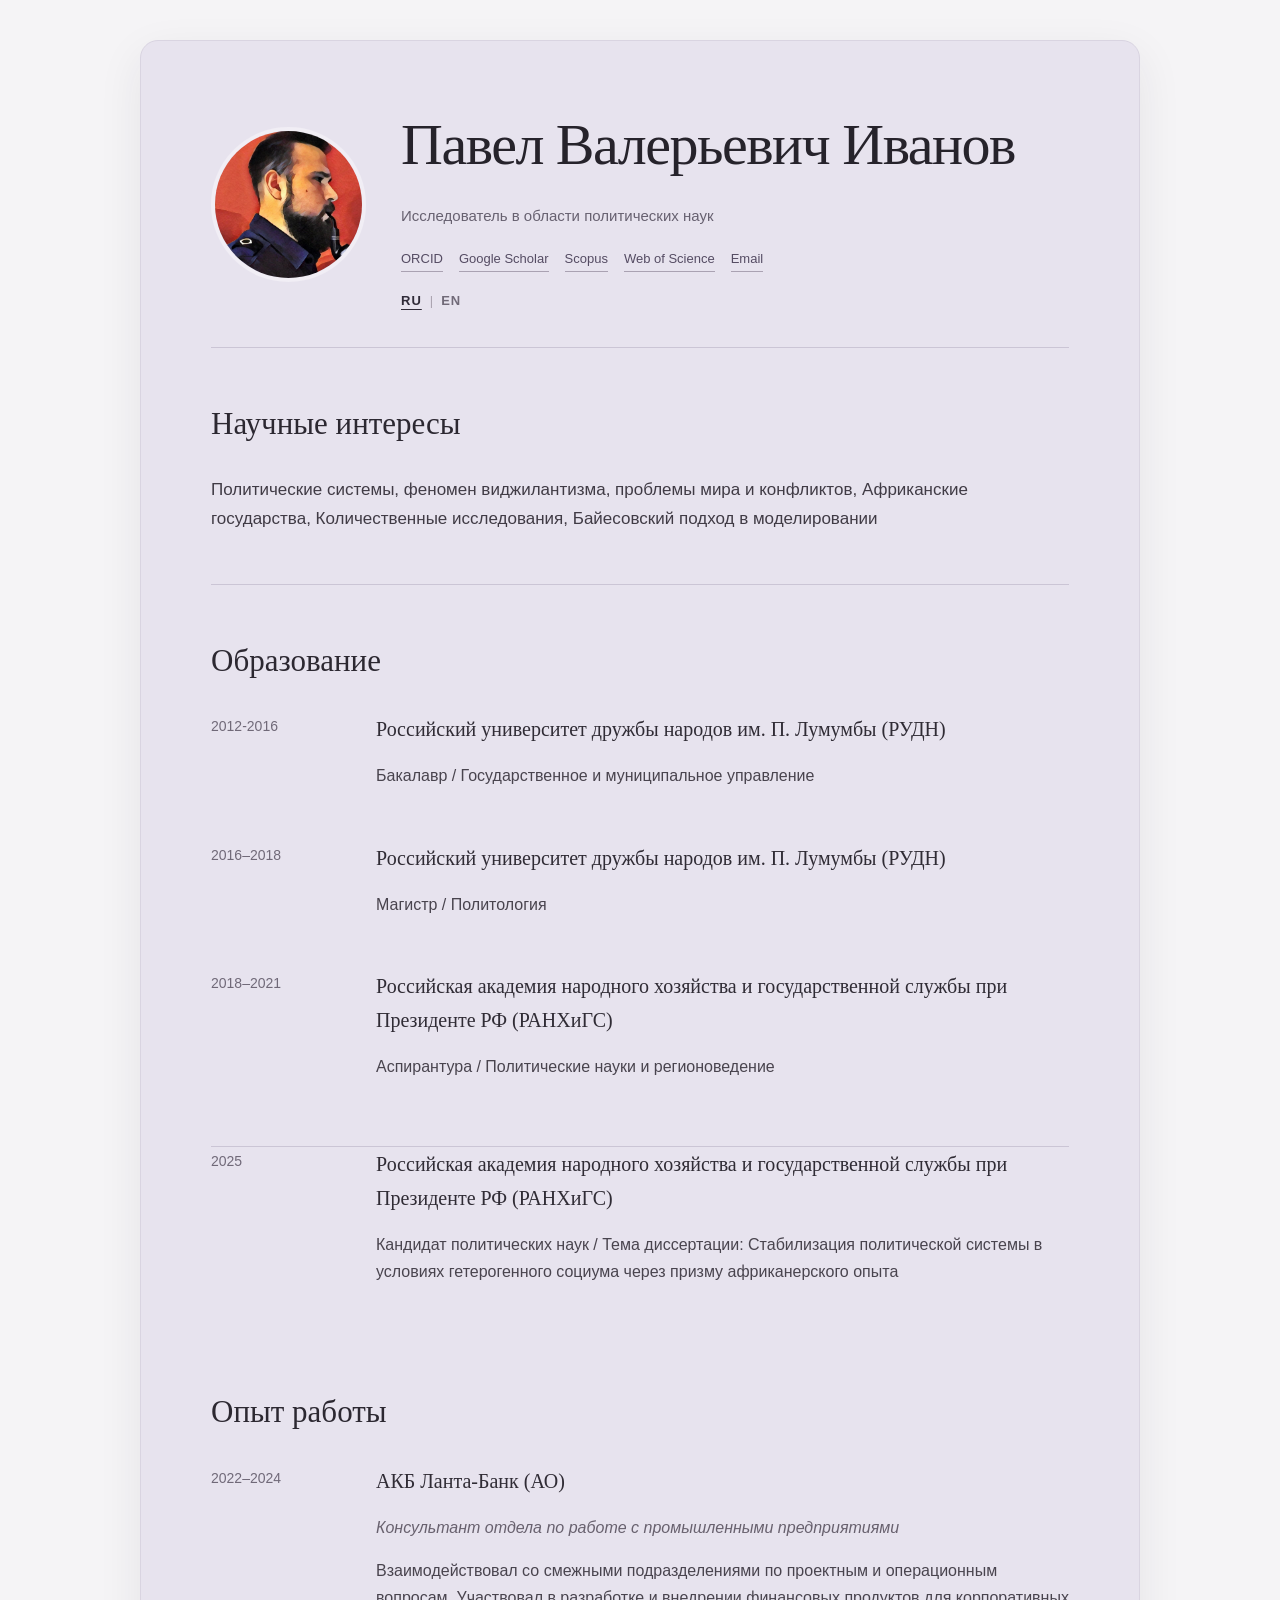
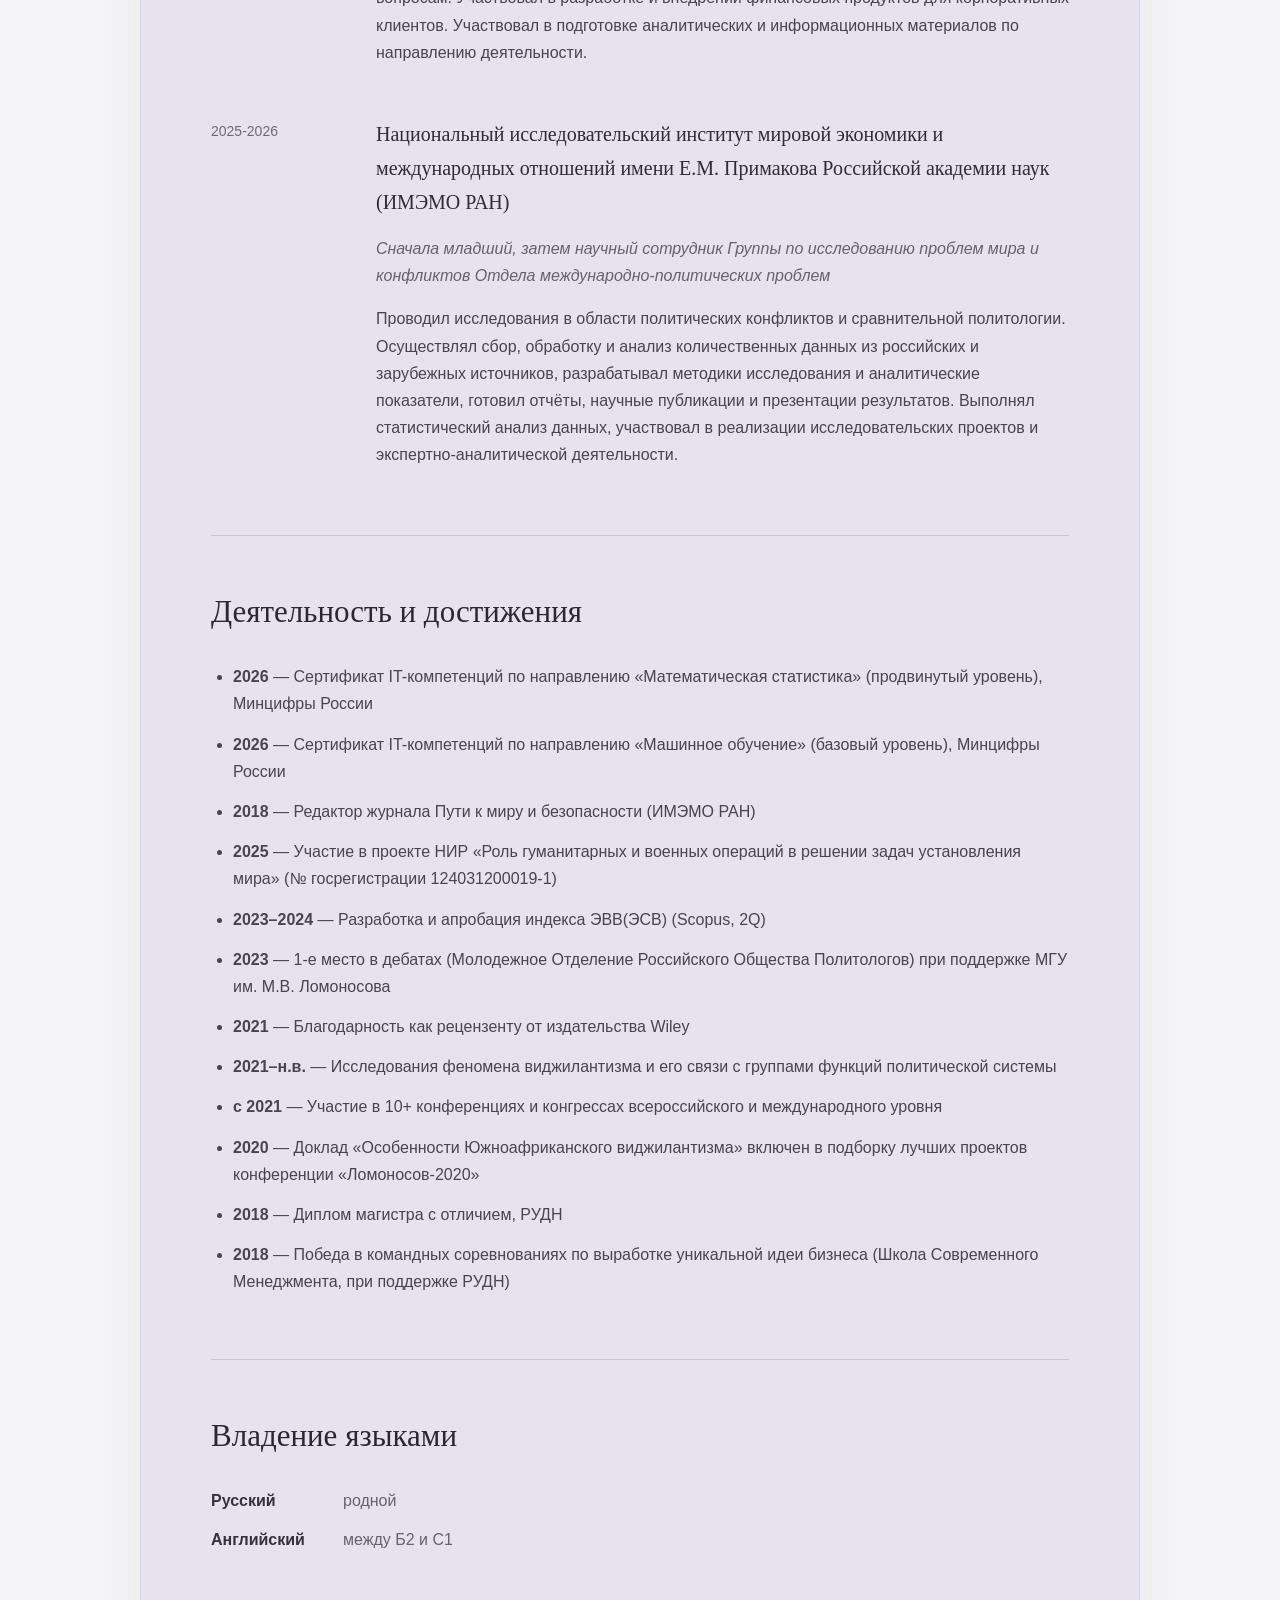
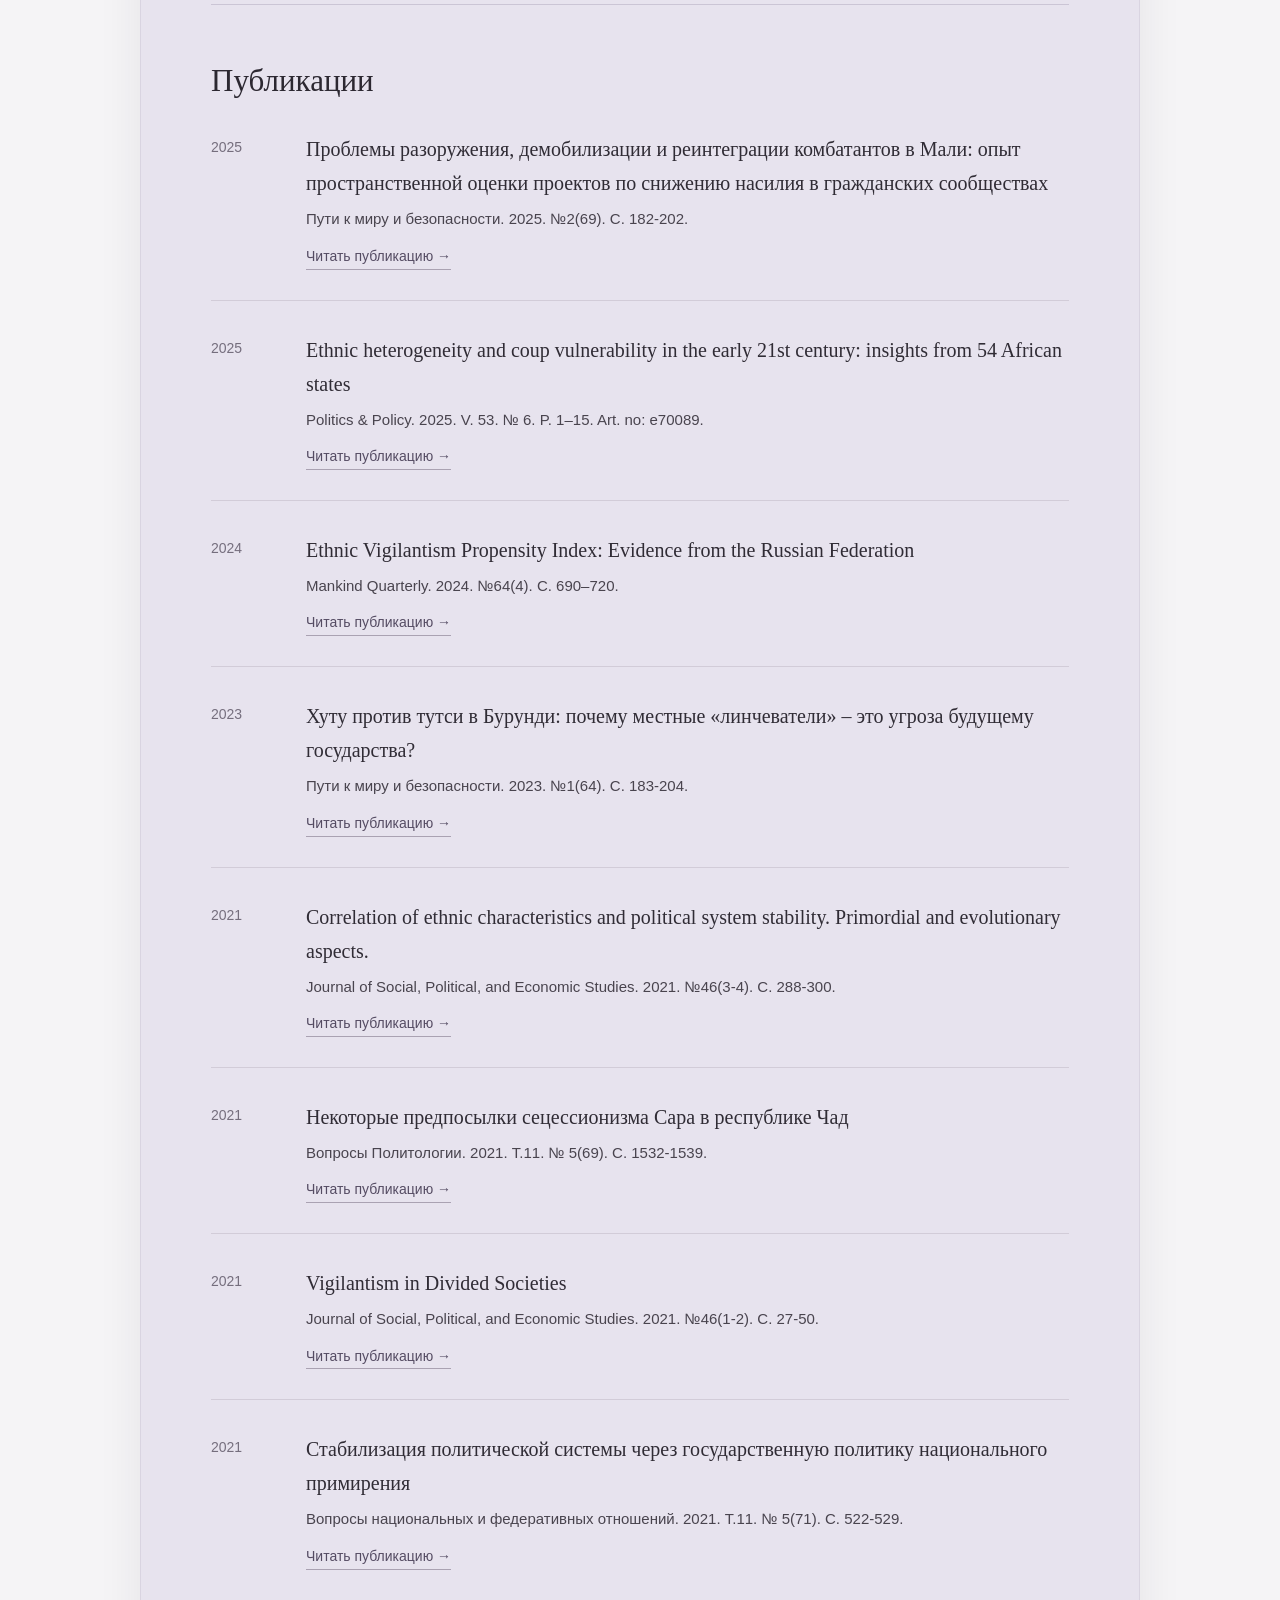
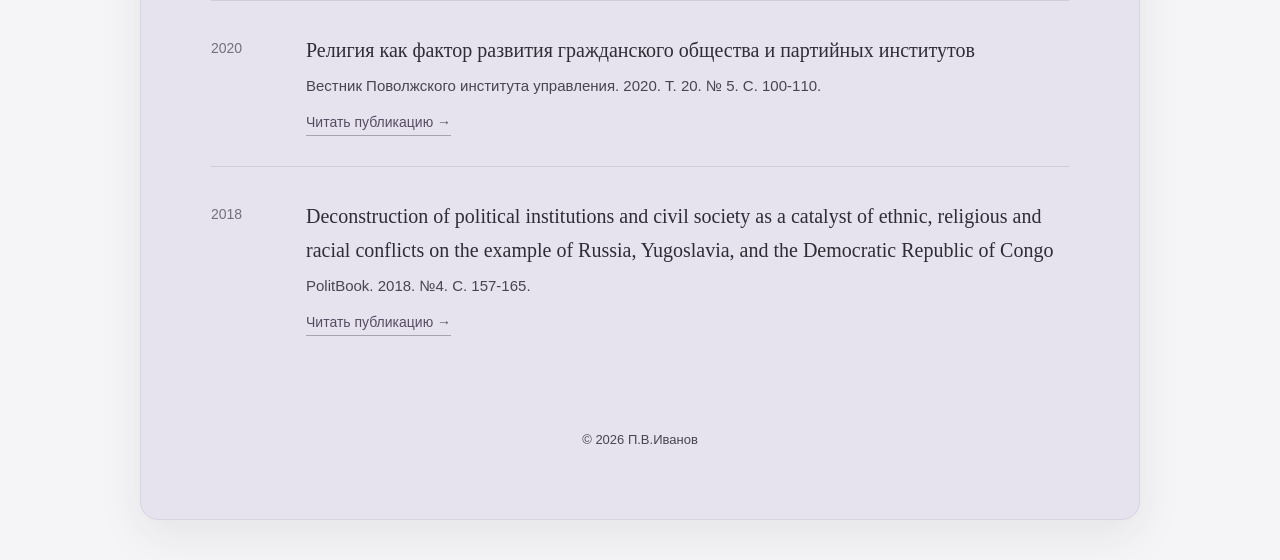
==== index.html @ f9dc60cb "Update index.html" ====
<!DOCTYPE html>
<html lang="ru">

<head>

    <meta charset="UTF-8">

    <meta name="viewport" content="width=device-width, initial-scale=1.0">

    <!-- ВСТАВЬТЕ СЮДА ФИО -->
    <title>Иванов Павел Валерьевич</title>

    <!-- ВСТАВЬТЕ СЮДА КРАТКОЕ ОПИСАНИЕ -->
    <meta
        name="description"
        content=" К.пол. н., исследователь в области политических наук."
    >

    <link rel="stylesheet" href="style.css">

</head>


<body>


<div class="page">


    <!-- =====================================================
         ШАПКА
         ===================================================== -->

    <header class="header">


        <!-- ФОТО
             
             Когда будете готовы:

             1. Загрузите фотографию в репозиторий.
             2. Назовите её photo.jpg
             3. Этот код уже будет работать автоматически.

             Пока вместо фотографии показывается заглушка.
        -->

        <div class="photo-container">

            <img
                src="photo.jpg"
                alt="Фотография Иванов П.В."
                class="portrait"
                onerror="this.style.display='none'; this.nextElementSibling.style.display='flex';"
            >

            <div class="photo-placeholder">
                Фото
            </div>

        </div>


        <div class="header-info">


            <!-- ВСТАВЬТЕ СЮДА ФИО -->

            <h1>
                Павел Валерьевич Иванов
            </h1>


            <!-- ВСТАВЬТЕ СЮДА ОБЛАСТЬ ИССЛЕДОВАНИЯ -->

            <p class="subtitle">
                Исследователь в области политических наук
            </p>


            <!-- =================================================
                 НАУЧНЫЕ ПРОФИЛИ И КОНТАКТЫ
                 ================================================= -->

            <div class="profile-links">


                <!-- ORCID -->

                <!--
                ВСТАВЬТЕ СЮДА ССЫЛКУ НА ORCID

                Пример:
                https://orcid.org/0000-0000-0000-0000
                -->

                <a
                    href="https://orcid.org/0000-0003-1788-8811"
                    target="_blank"
                    rel="noopener noreferrer"
                >
                    ORCID
                </a>


                <!-- eLIBRARY -->

                <!-- ВСТАВЬТЕ СЮДА ССЫЛКУ НА ПРОФИЛЬ ELIBRARY -->

                <a
                    href="https://scholar.google.com/citations?user=h2rFX0IAAAAJ&hl=ru"
                    target="_blank"
                    rel="noopener noreferrer"
                >
                    Google Scholar
                </a>


                <!-- SCOPUS -->

                <!-- ВСТАВЬТЕ СЮДА ССЫЛКУ НА ПРОФИЛЬ SCOPUS -->

                <a
                    href="https://www.scopus.com/authid/detail.uri?authorId=57224173885"
                    target="_blank"
                    rel="noopener noreferrer"
                >
                    Scopus
                </a>


                <!-- WEB OF SCIENCE -->

                <!-- ВСТАВЬТЕ СЮДА ССЫЛКУ НА ПРОФИЛЬ WEB OF SCIENCE -->

                <a
                    href="https://www.webofscience.com/wos/author/record/AEA-2427-2022"
                    target="_blank"
                    rel="noopener noreferrer"
                >
                    Web of Science
                </a>


                <!-- EMAIL -->

                <!--
                ВСТАВЬТЕ СЮДА СВОЮ ПОЧТУ.

                Например:

                href="mailto:ivanov@example.com"

                и ниже:

                ivanov@example.com
                -->

                <a href="mailto:pashuniogaucho@email.com">
                    Email
                </a>


            </div>


            <!-- ПЕРЕКЛЮЧАТЕЛЬ ЯЗЫКА -->

            <div class="language-switch">

                <a class="active" href="index.html">
                    RU
                </a>

                <span>|</span>

                <a href="./en.html">
                    EN
                </a>

            </div>


        </div>

    </header>



    <!-- =====================================================
         НАУЧНЫЕ ИНТЕРЕСЫ
         ===================================================== -->

    <section>

        <h2>
            Научные интересы
        </h2>


        <!--
        ВСТАВЬТЕ СЮДА СВОИ ИНТЕРЕСЫ.

        Можно просто перечислить через запятую:

        История ..., культура ..., литература ...,
        цифровая гуманитаристика ...
        -->

        <p class="interests">
            Политические системы, феномен виджилантизма, проблемы мира и конфликтов, Африканские государства, Количественные исследования, Байесовский подход в моделировании
        </p>

    </section>



    <!-- =====================================================
         ОБРАЗОВАНИЕ
         ===================================================== -->

    <section>

        <h2>
            Образование
        </h2>


        <!-- ОБРАЗОВАНИЕ №1 -->

        <div class="cv-item">

            <!-- ВСТАВЬТЕ ГОДЫ -->

            <div class="cv-date">
                2012-2016
            </div>

            <div>

                <!-- ВСТАВЬТЕ НАЗВАНИЕ ВУЗА -->

                <h3>
                    Российский университет дружбы народов им. П. Лумумбы (РУДН)
                </h3>

                <!-- ВСТАВЬТЕ КВАЛИФИКАЦИЮ -->

                <p>
                    Бакалавр / Государственное и муниципальное управление
                </p>

            </div>

        </div>


        <!-- ОБРАЗОВАНИЕ №2 -->

        <div class="cv-item">

            <div class="cv-date">
                2016–2018
            </div>

            <div>

                <h3>
                    Российский университет дружбы народов им. П. Лумумбы (РУДН)
                </h3>

                <p>
                    Магистр / Политология
                </p>

            </div>

        </div>


        <!-- ОБРАЗОВАНИЕ №3 -->

        <div class="cv-item">

            <div class="cv-date">
                2018–2021
            </div>

            <div>

                <h3>
                    Российская академия народного хозяйства и государственной службы при Президенте РФ (РАНХиГС)
                </h3>

                <p>
                    Аспирантура / Политические науки и регионоведение
                </p>

            </div>

        </div>

    </section>

   <!-- ОБРАЗОВАНИЕ №4 -->

        <div class="cv-item">

            <div class="cv-date">
                2025
            </div>

            <div>

                <h3>
                    Российская академия народного хозяйства и государственной службы при Президенте РФ (РАНХиГС)
                </h3>

                <p>
                    Кандидат политических наук / Тема диссертации: Стабилизация политической системы в условиях гетерогенного социума через призму африканерского опыта
                </p>

            </div>

        </div>

    </section>


    <!-- =====================================================
         ОПЫТ РАБОТЫ
         ===================================================== -->

    <section>

        <h2>
            Опыт работы
        </h2>


        <!-- РАБОТА №1 -->

        <div class="cv-item">

    <div class="cv-date">
        2022–2024
    </div>

    <div>

        <h3>
            АКБ Ланта-Банк (АО)
        </h3>

        <p class="position">
            Консультант отдела по работе с промышленными предприятиями
        </p>

        <p>
            Взаимодействовал со смежными подразделениями по проектным и операционным вопросам. Участвовал в разработке и внедрении финансовых продуктов для корпоративных клиентов. Участвовал в подготовке аналитических и информационных материалов по направлению деятельности.
        </p>

    </div>

</div>


        <!-- РАБОТА №2 -->

        <div class="cv-item">

    <div class="cv-date">
        2025-2026
    </div>

    <div>

        <h3>
            Национальный исследовательский институт мировой экономики и международных отношений имени Е.М. Примакова Российской академии наук (ИМЭМО РАН)
        </h3>

        <p class="position">
            Сначала младший, затем научный сотрудник Группы по исследованию проблем мира и конфликтов Отдела международно-политических проблем
        </p>

        <p>
            Проводил исследования в области политических конфликтов и сравнительной политологии. Осуществлял сбор, обработку и анализ количественных данных из российских и зарубежных источников, разрабатывал методики исследования и аналитические показатели, готовил отчёты, научные публикации и презентации результатов. Выполнял статистический анализ данных, участвовал в реализации исследовательских проектов и экспертно-аналитической деятельности.
        </p>

    </div>

</div>

    </section>


            <!-- =====================================================
         ДЕЯТЕЛЬНОСТЬ И ДОСТИЖЕНИЯ
         ===================================================== -->

    <section>

        <h2>
            Деятельность и достижения
        </h2>

        <ul class="achievements">

            <li>
                <strong>2026</strong>
                — Сертификат IT-компетенций по направлению «Математическая статистика» (продвинутый уровень), Минцифры России
            </li>

            <li>
                <strong>2026</strong>
                — Сертификат IT-компетенций по направлению «Машинное обучение» (базовый уровень), Минцифры России
            </li>
<li>
                <strong>2018</strong>
                — Редактор журнала Пути к миру и безопасности (ИМЭМО РАН)
            </li>

            <li>
                <strong>2025</strong>
                — Участие в проекте НИР «Роль гуманитарных и военных операций в решении задач установления мира» (№ госрегистрации 124031200019-1)
            </li>

            <li>
                <strong>2023–2024</strong>
                — Разработка и апробация индекса ЭВВ(ЭСВ) (Scopus, 2Q)
            </li>

            <li>
                <strong>2023</strong>
                — 1-е место в дебатах (Молодежное Отделение Российского Общества Политологов) при поддержке МГУ им. М.В. Ломоносова
            </li>

            <li>
                <strong>2021</strong>
                — Благодарность как рецензенту от издательства Wiley
            </li>

            <li>
                <strong>2021–н.в.</strong>
                — Исследования феномена виджилантизма и его связи с группами функций политической системы
            </li>

            <li>
                <strong>с 2021</strong>
                — Участие в 10+ конференциях и конгрессах всероссийского и международного уровня
            </li>

            <li>
                <strong>2020</strong>
                — Доклад «Особенности Южноафриканского виджилантизма» включен в подборку лучших проектов конференции «Ломоносов-2020»
            </li>

            <li>
                <strong>2018</strong>
                — Диплом магистра с отличием, РУДН
            </li>

            <li>
                <strong>2018</strong>
                — Победа в командных соревнованиях по выработке уникальной идеи бизнеса (Школа Современного Менеджмента, при поддержке РУДН)
            </li>

        </ul>

    </section>

    <!-- =====================================================
         ЯЗЫКИ
         ===================================================== -->

    <section>

        <h2>
            Владение языками
        </h2>


        <!--
        ВСТАВЬТЕ СЮДА ЯЗЫКИ.

        Например:

        Русский — родной
        Английский — C1
        Немецкий — B1
        -->

        <div class="languages">

            <div>
                <strong>Русский</strong>
                <span>родной</span>
            </div>

            <div>
                <strong>Английский</strong>
                <span>между Б2 и С1</span>
            </div>

        </div>

    </section>



    <!-- =====================================================
         ПУБЛИКАЦИИ
         ===================================================== -->

   <section>

        <h2>
            Публикации
        </h2>

        <div class="publications">

            <!-- =============================================
                 ПУБЛИКАЦИЯ №1
                 ============================================= -->
            <article class="publication">
                <div class="publication-year">
                    2025
                </div>
                <div>
                    <h3>
                        Проблемы разоружения, демобилизации и реинтеграции комбатантов в Мали: опыт пространственной оценки проектов по снижению насилия в гражданских сообществах
                    </h3>
                    <p>
                        Пути к миру и безопасности. 2025. №2(69). С. 182-202.
                    </p>
                    <a
                        class="publication-link"
                        href="https://doi.org/10.20542/2307-1494-2025-2-182-202"
                        target="_blank"
                        rel="noopener noreferrer"
                    >
                        Читать публикацию →
                    </a>
                </div>
            </article>

            <!-- =============================================
                 ПУБЛИКАЦИЯ №2
                 ============================================= -->
            <article class="publication">
                <div class="publication-year">
                    2025
                </div>
                <div>
                    <h3>
                        Ethnic heterogeneity and coup vulnerability in the early 21st century: insights from 54 African states
                    </h3>
                    <p>
                        Politics & Policy. 2025. V. 53. № 6. P. 1–15. Art. no: e70089.
                    </p>
                    <a
                        class="publication-link"
                        href="https://doi.org/10.1111/polp.70089"
                        target="_blank"
                        rel="noopener noreferrer"
                    >
                        Читать публикацию →
                    </a>
                </div>
            </article>

            <!-- =============================================
                 ПУБЛИКАЦИЯ №3
                 ============================================= -->
            <article class="publication">
                <div class="publication-year">
                    2024
                </div>
                <div>
                    <h3>
                        Ethnic Vigilantism Propensity Index: Evidence from the Russian Federation
                    </h3>
                    <p>
                        Mankind Quarterly. 2024. №64(4). С. 690–720.
                    </p>
                    <a
                        class="publication-link"
                        href="https://doi.org/10.46469/mq.2024.64.4.7"
                        target="_blank"
                        rel="noopener noreferrer"
                    >
                        Читать публикацию →
                    </a>
                </div>
            </article>

            <!-- =============================================
                 ПУБЛИКАЦИЯ №4
                 ============================================= -->
            <article class="publication">
                <div class="publication-year">
                    2023
                </div>
                <div>
                    <h3>
                        Хуту против тутси в Бурунди: почему местные «линчеватели» – это угроза будущему государства?
                    </h3>
                    <p>
                        Пути к миру и безопасности. 2023. №1(64). С. 183-204.
                    </p>
                    <a
                        class="publication-link"
                        href="https://doi.org/10.20542/2307-1494-2023-1-183-204"
                        target="_blank"
                        rel="noopener noreferrer"
                    >
                        Читать публикацию →
                    </a>
                </div>
            </article>

            <!-- =============================================
                 ПУБЛИКАЦИЯ №5
                 ============================================= -->
            <article class="publication">
                <div class="publication-year">
                    2021
                </div>
                <div>
                    <h3>
                        Correlation of ethnic characteristics and political system stability. Primordial and evolutionary aspects.
                    </h3>
                    <p>
                        Journal of Social, Political, and Economic Studies. 2021. №46(3-4). С. 288-300.
                    </p>
                    <a
                        class="publication-link"
                        href="#"
                        target="_blank"
                        rel="noopener noreferrer"
                    >
                        Читать публикацию →
                    </a>
                </div>
            </article>

            <!-- =============================================
                 ПУБЛИКАЦИЯ №6
                 ============================================= -->
            <article class="publication">
                <div class="publication-year">
                    2021
                </div>
                <div>
                    <h3>
                        Некоторые предпосылки сецессионизма Сара в республике Чад
                    </h3>
                    <p>
                        Вопросы Политологии. 2021. Т.11. № 5(69). С. 1532-1539.
                    </p>
                    <a
                        class="publication-link"
                        href="#"
                        target="_blank"
                        rel="noopener noreferrer"
                    >
                        Читать публикацию →
                    </a>
                </div>
            </article>

            <!-- =============================================
                 ПУБЛИКАЦИЯ №7
                 ============================================= -->
            <article class="publication">
                <div class="publication-year">
                    2021
                </div>
                <div>
                    <h3>
                        Vigilantism in Divided Societies
                    </h3>
                    <p>
                        Journal of Social, Political, and Economic Studies. 2021. №46(1-2). С. 27-50.
                    </p>
                    <a
                        class="publication-link"
                        href="#"
                        target="_blank"
                        rel="noopener noreferrer"
                    >
                        Читать публикацию →
                    </a>
                </div>
            </article>

            <!-- =============================================
                 ПУБЛИКАЦИЯ №8
                 ============================================= -->
            <article class="publication">
                <div class="publication-year">
                    2021
                </div>
                <div>
                    <h3>
                        Стабилизация политической системы через государственную политику национального примирения
                    </h3>
                    <p>
                        Вопросы национальных и федеративных отношений. 2021. Т.11. № 5(71). С. 522-529.
                    </p>
                    <a
                        class="publication-link"
                        href="#"
                        target="_blank"
                        rel="noopener noreferrer"
                    >
                        Читать публикацию →
                    </a>
                </div>
            </article>

            <!-- =============================================
                 ПУБЛИКАЦИЯ №9
                 ============================================= -->
            <article class="publication">
                <div class="publication-year">
                    2020
                </div>
                <div>
                    <h3>
                        Религия как фактор развития гражданского общества и партийных институтов
                    </h3>
                    <p>
                        Вестник Поволжского института управления. 2020. Т. 20. № 5. С. 100-110.
                    </p>
                    <a
                        class="publication-link"
                        href="https://doi.org/10.22394/1682-2358-2020-5-100-110"
                        target="_blank"
                        rel="noopener noreferrer"
                    >
                        Читать публикацию →
                    </a>
                </div>
            </article>

            <!-- =============================================
                 ПУБЛИКАЦИЯ №10
                 ============================================= -->
            <article class="publication">
                <div class="publication-year">
                    2018
                </div>
                <div>
                    <h3>
                        Deconstruction of political institutions and civil society as a catalyst of ethnic, religious and racial conflicts on the example of Russia, Yugoslavia, and the Democratic Republic of Congo
                    </h3>
                    <p>
                        PolitBook. 2018. №4. С. 157-165.
                    </p>
                    <a
                        class="publication-link"
                        href="#"
                        target="_blank"
                        rel="noopener noreferrer"
                    >
                        Читать публикацию →
                    </a>
                </div>
            </article>

        </div>
    </section>



    <!-- =====================================================
         ПОДВАЛ
         ===================================================== -->

    <footer>

        <!-- ВСТАВЬТЕ СЮДА ФИО -->

        <p>
            © 2026 П.В.Иванов
        </p>

    </footer>


</div>


</body>

</html>
---- style.css ----
/* =========================================================
   БАЗОВЫЕ НАСТРОЙКИ
   ========================================================= */

* {
    box-sizing: border-box;
}

html {
    scroll-behavior: smooth;
}

body {

    margin: 0;

    /*
    Нейтральный внешний фон.
    */

    background: #f5f4f6;

    color: #29272d;

    font-family:
        -apple-system,
        BlinkMacSystemFont,
        "Segoe UI",
        Roboto,
        Helvetica,
        Arial,
        sans-serif;

    line-height: 1.7;
}


/* =========================================================
   ЦЕНТРАЛЬНАЯ КАРТОЧКА
   ========================================================= */

.page {

    /*
    ПАСТЕЛЬНАЯ ЛАВАНДА.

    Спокойный, приглушённый оттенок.
    */

    background: #e7e3ee;

    max-width: 1000px;

    margin: 40px auto;

    padding: 55px 70px;

    border: 1px solid #d9d4e1;

    border-radius: 18px;

    box-shadow:
        0 15px 45px rgba(40, 35, 50, 0.08);
}


/* =========================================================
   ШАПКА
   ========================================================= */

.header {

    display: flex;

    align-items: center;

    gap: 35px;

    padding-bottom: 35px;

    border-bottom: 1px solid #cbc5d5;
}


/* =========================================================
   ФОТО
   ========================================================= */

.photo-container {

    width: 155px;

    height: 155px;

    flex-shrink: 0;
}

.portrait {

    width: 155px;

    height: 155px;

    object-fit: cover;

    border-radius: 50%;

    border: 4px solid #f1eef5;
}


/*
Если фотографии пока нет,
показывается аккуратная заглушка.
*/

.photo-placeholder {

    width: 155px;

    height: 155px;

    display: none;

    align-items: center;

    justify-content: center;

    border-radius: 50%;

    border: 2px dashed #aaa2b2;

    color: #756e7d;

    font-size: 14px;
}


/* =========================================================
   ИНФОРМАЦИЯ В ШАПКЕ
   ========================================================= */

.header-info {

    flex: 1;
}

.header h1 {

    margin: 0 0 8px 0;

    font-family:
        Georgia,
        "Times New Roman",
        serif;

    font-size: clamp(38px, 5vw, 58px);

    font-weight: 500;

    letter-spacing: -1.5px;

    color: #26232b;
}

.subtitle {

    margin: 0 0 20px 0;

    font-size: 15px;

    color: #676170;
}


/* =========================================================
   ПРОФИЛИ
   ========================================================= */

.profile-links {

    display: flex;

    flex-wrap: wrap;

    gap: 8px 16px;

    font-size: 13px;
}

.profile-links a {

    color: #554c63;

    text-decoration: none;

    border-bottom: 1px solid #aaa2b2;

    padding-bottom: 1px;
}

.profile-links a:hover {

    color: #292431;

    border-bottom-color: #403947;
}


/* =========================================================
   RU / EN
   ========================================================= */

.language-switch {

    display: flex;

    gap: 8px;

    margin-top: 18px;

    font-size: 13px;
}

.language-switch a {

    color: #716a78;

    text-decoration: none;

    font-weight: 600;

    letter-spacing: 1px;
}

.language-switch a.active {

    color: #302b38;

    text-decoration: underline;

    text-underline-offset: 4px;
}

.language-switch span {

    color: #aaa3af;
}


/* =========================================================
   РАЗДЕЛЫ
   ========================================================= */

section {

    padding: 50px 0;

    border-bottom: 1px solid #cbc5d5;
}

section:last-of-type {

    border-bottom: none;
}

h2 {

    margin: 0 0 25px 0;

    font-family:
        Georgia,
        "Times New Roman",
        serif;

    font-size: 31px;

    font-weight: 500;

    color: #2c2831;
}

h3 {

    margin: 0 0 7px 0;

    font-family:
        Georgia,
        "Times New Roman",
        serif;

    font-size: 20px;

    font-weight: 500;

    color: #302c35;
}

p {

    color: #49444e;
}


/* =========================================================
   НАУЧНЫЕ ИНТЕРЕСЫ
   ========================================================= */

.interests {

    margin: 0;

    font-size: 17px;

    color: #403b45;
}


/* =========================================================
   ОБРАЗОВАНИЕ И ОПЫТ
   ========================================================= */

.cv-item {

    display: grid;

    grid-template-columns: 140px 1fr;

    gap: 25px;

    margin-bottom: 35px;
}

.cv-item:last-child {

    margin-bottom: 0;
}

.cv-date {

    font-size: 14px;

    color: #706978;

    padding-top: 3px;
}

.position {

    font-style: italic;

    color: #68616e;
}

.cv-item ul {

    margin-top: 15px;

    padding-left: 20px;

    color: #49444e;
}

.cv-item li {

    margin-bottom: 7px;
}


/* =========================================================
   ДОСТИЖЕНИЯ
   ========================================================= */

.achievements {

    margin: 0;

    padding-left: 22px;

    color: #49444e;
}

.achievements li {

    margin-bottom: 13px;
}


/* =========================================================
   ЯЗЫКИ
   ========================================================= */

.languages {

    display: flex;

    flex-direction: column;

    gap: 12px;
}

.languages div {

    display: flex;

    gap: 12px;
}

.languages strong {

    min-width: 120px;

    color: #36313a;
}

.languages span {

    color: #68616e;
}


/* =========================================================
   ПУБЛИКАЦИИ
   ========================================================= */

.publications {

    display: flex;

    flex-direction: column;

    gap: 32px;
}

.publication {

    display: grid;

    grid-template-columns: 70px 1fr;

    gap: 25px;

    padding-bottom: 30px;

    border-bottom: 1px solid #d2ccd8;
}

.publication:last-child {

    border-bottom: none;

    padding-bottom: 0;
}

.publication-year {

    font-size: 14px;

    color: #756e7d;

    padding-top: 4px;
}

.publication h3 {

    margin-bottom: 6px;
}

.publication p {

    margin-top: 0;

    margin-bottom: 10px;

    font-size: 15px;
}

.publication-link {

    display: inline-block;

    color: #554c63;

    font-size: 14px;

    font-weight: 500;

    text-decoration: none;

    border-bottom: 1px solid #aaa2b2;
}

.publication-link:hover {

    color: #292431;

    border-bottom-color: #403947;
}


/* =========================================================
   FOOTER
   ========================================================= */

footer {

    padding-top: 30px;

    text-align: center;

    font-size: 13px;

    color: #77717d;
}


/* =========================================================
   МОБИЛЬНАЯ ВЕРСИЯ
   ========================================================= */

@media (max-width: 700px) {

    body {

        background: #e7e3ee;
    }

    .page {

        margin: 0;

        min-height: 100vh;

        border-radius: 0;

        border: none;

        box-shadow: none;

        padding: 30px 22px;
    }

    .header {

        flex-direction: column;

        align-items: flex-start;

        gap: 22px;
    }

    .header h1 {

        font-size: 42px;
    }

    .photo-container,
    .portrait,
    .photo-placeholder {

        width: 130px;

        height: 130px;
    }

    section {

        padding: 40px 0;
    }

    h2 {

        font-size: 28px;
    }

    .cv-item {

        grid-template-columns: 1fr;

        gap: 4px;

        margin-bottom: 30px;
    }

    .cv-date {

        font-weight: 500;
    }

    .publication {

        grid-template-columns: 1fr;

        gap: 3px;
    }

    .languages strong {

        min-width: 100px;
    }

}


/* =========================================================
   ОЧЕНЬ МАЛЕНЬКИЕ ЭКРАНЫ
   ========================================================= */

@media (max-width: 420px) {

    .page {

        padding: 25px 18px;
    }

    .header h1 {

        font-size: 36px;
    }

    .subtitle {

        font-size: 14px;
    }

    .profile-links {

        gap: 8px 12px;
    }

}
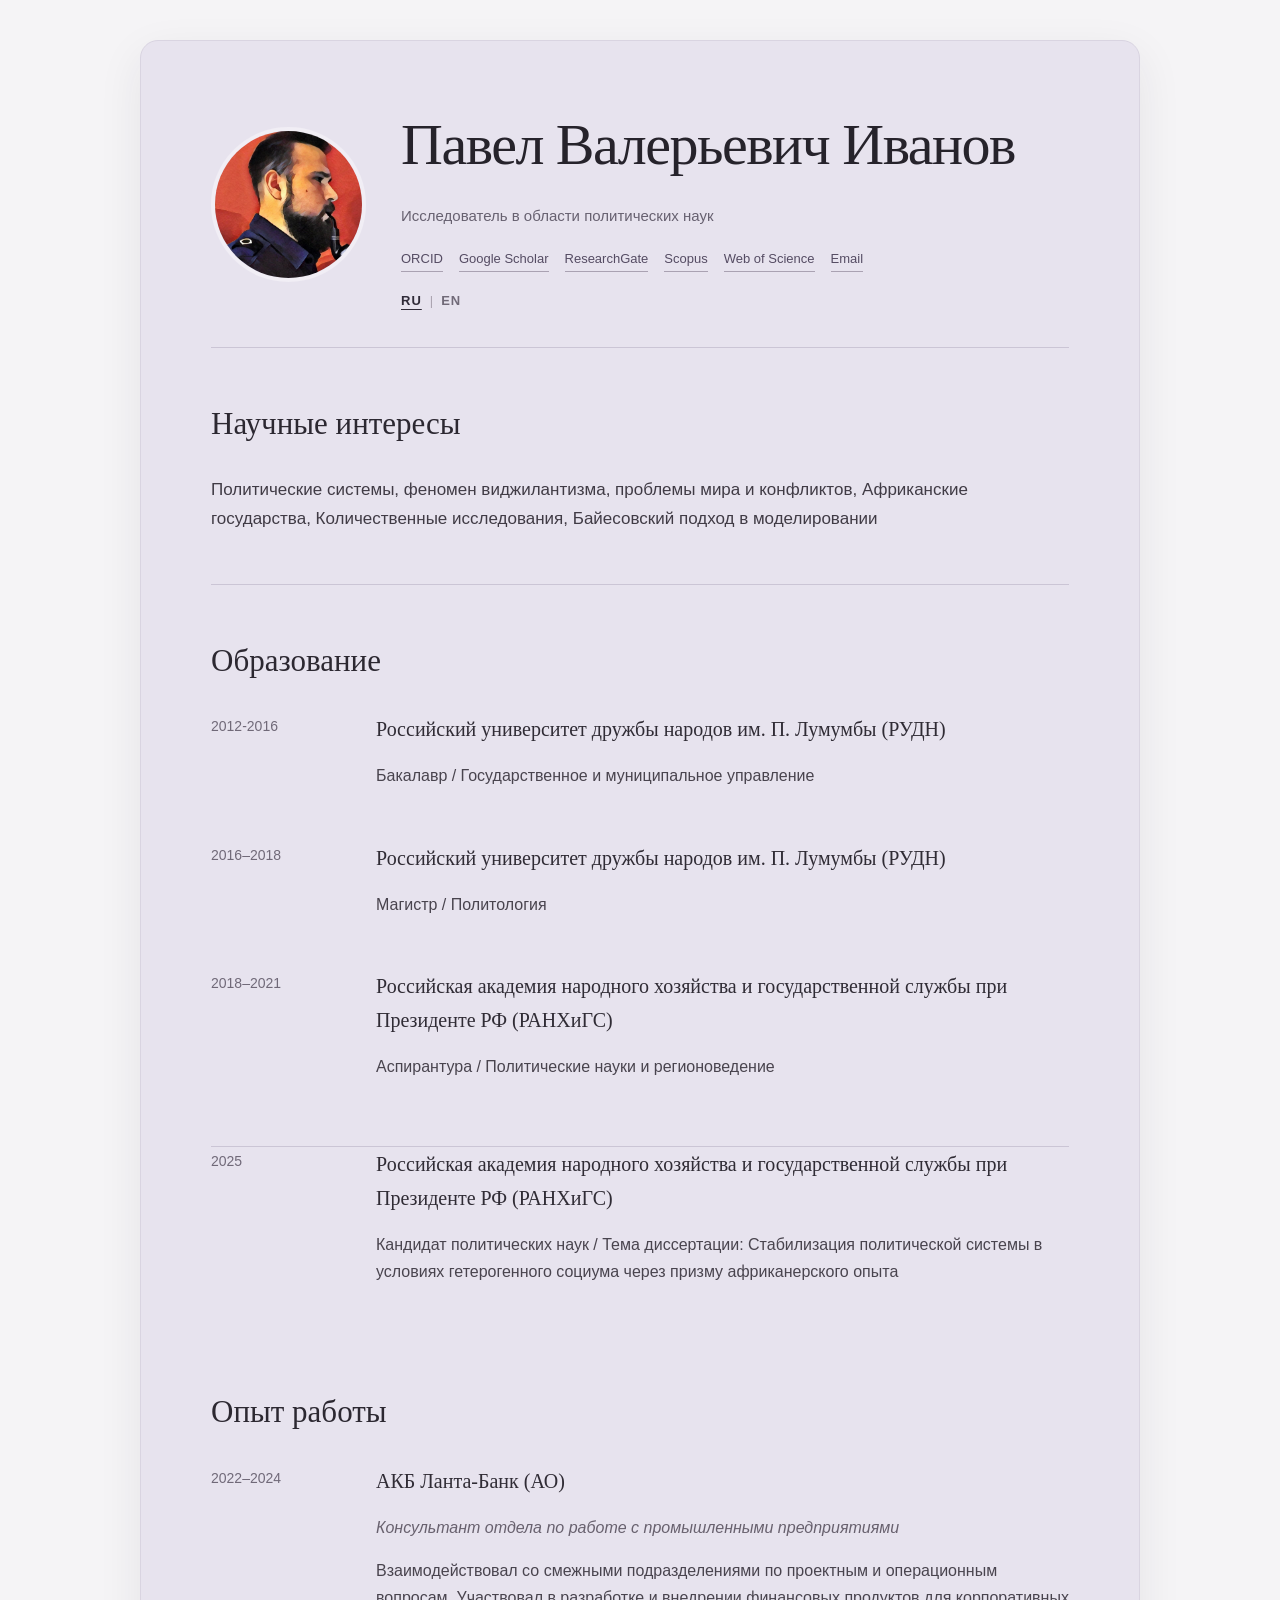
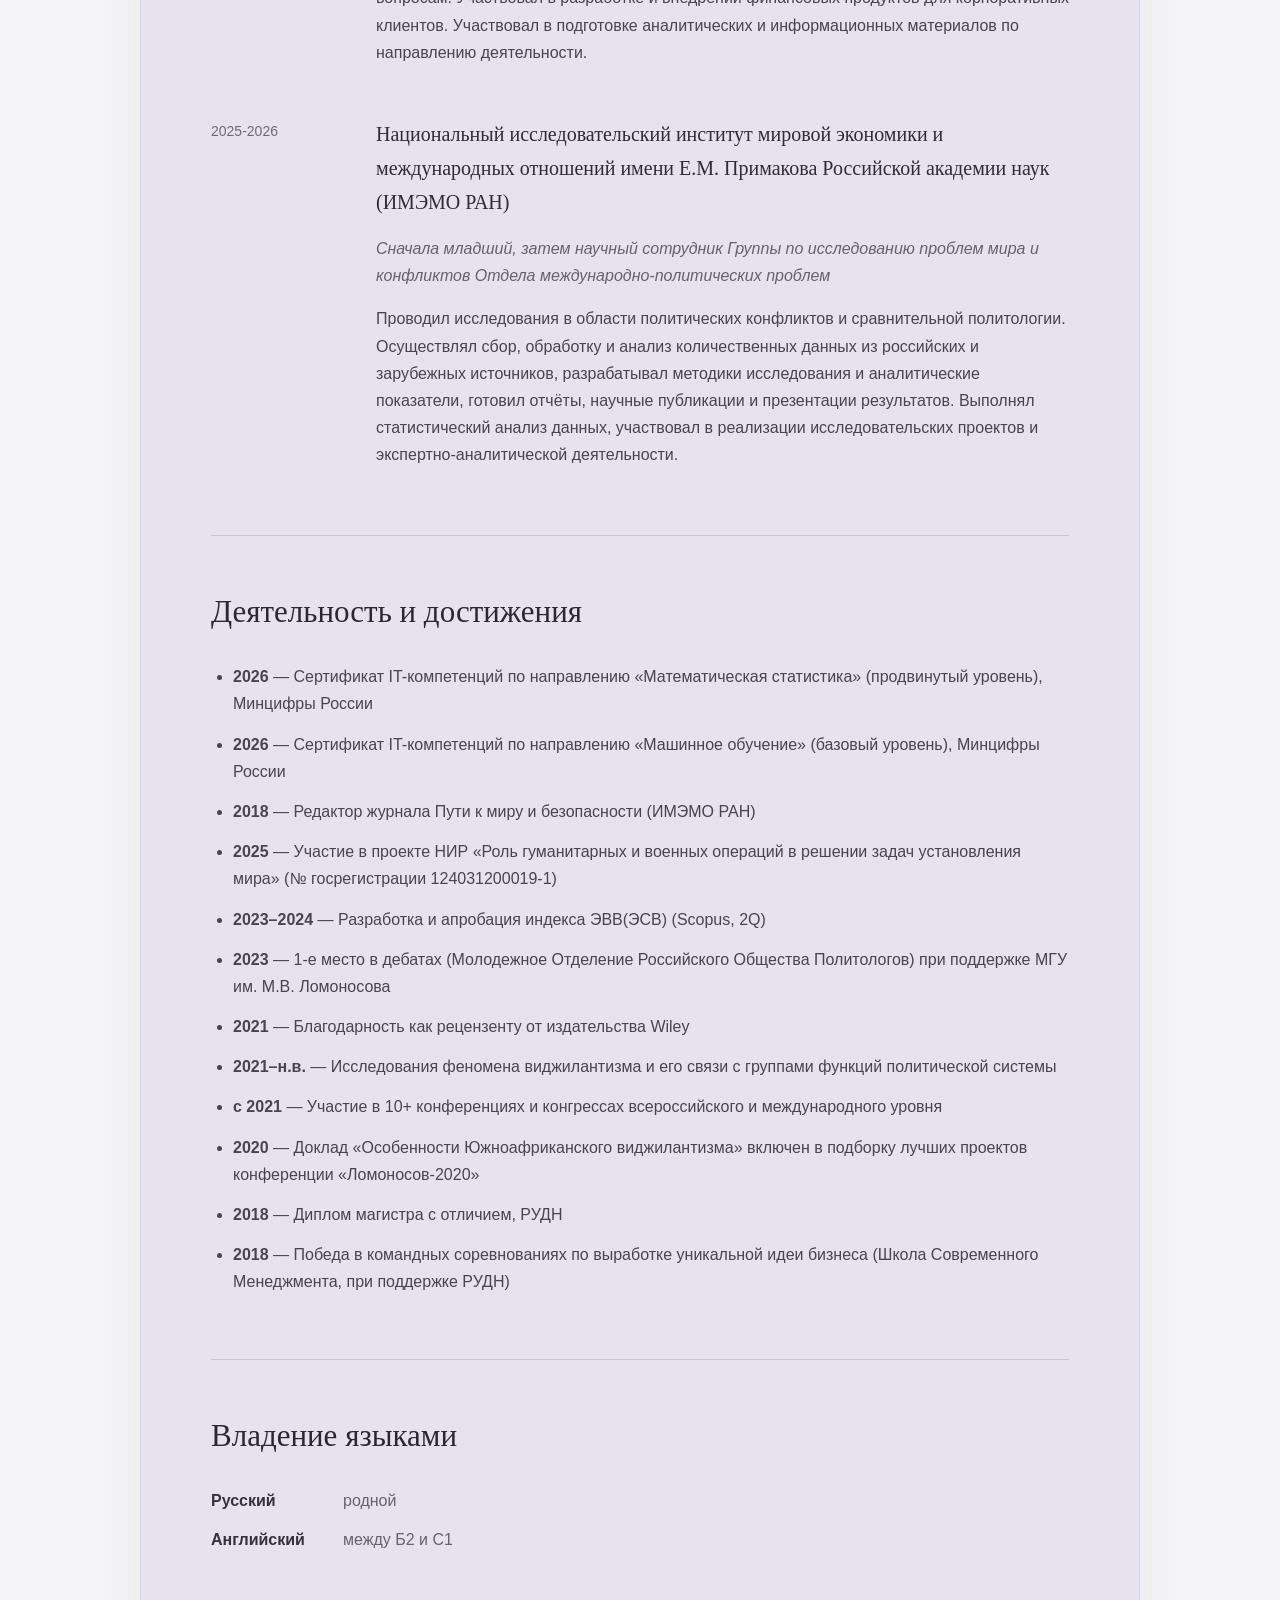
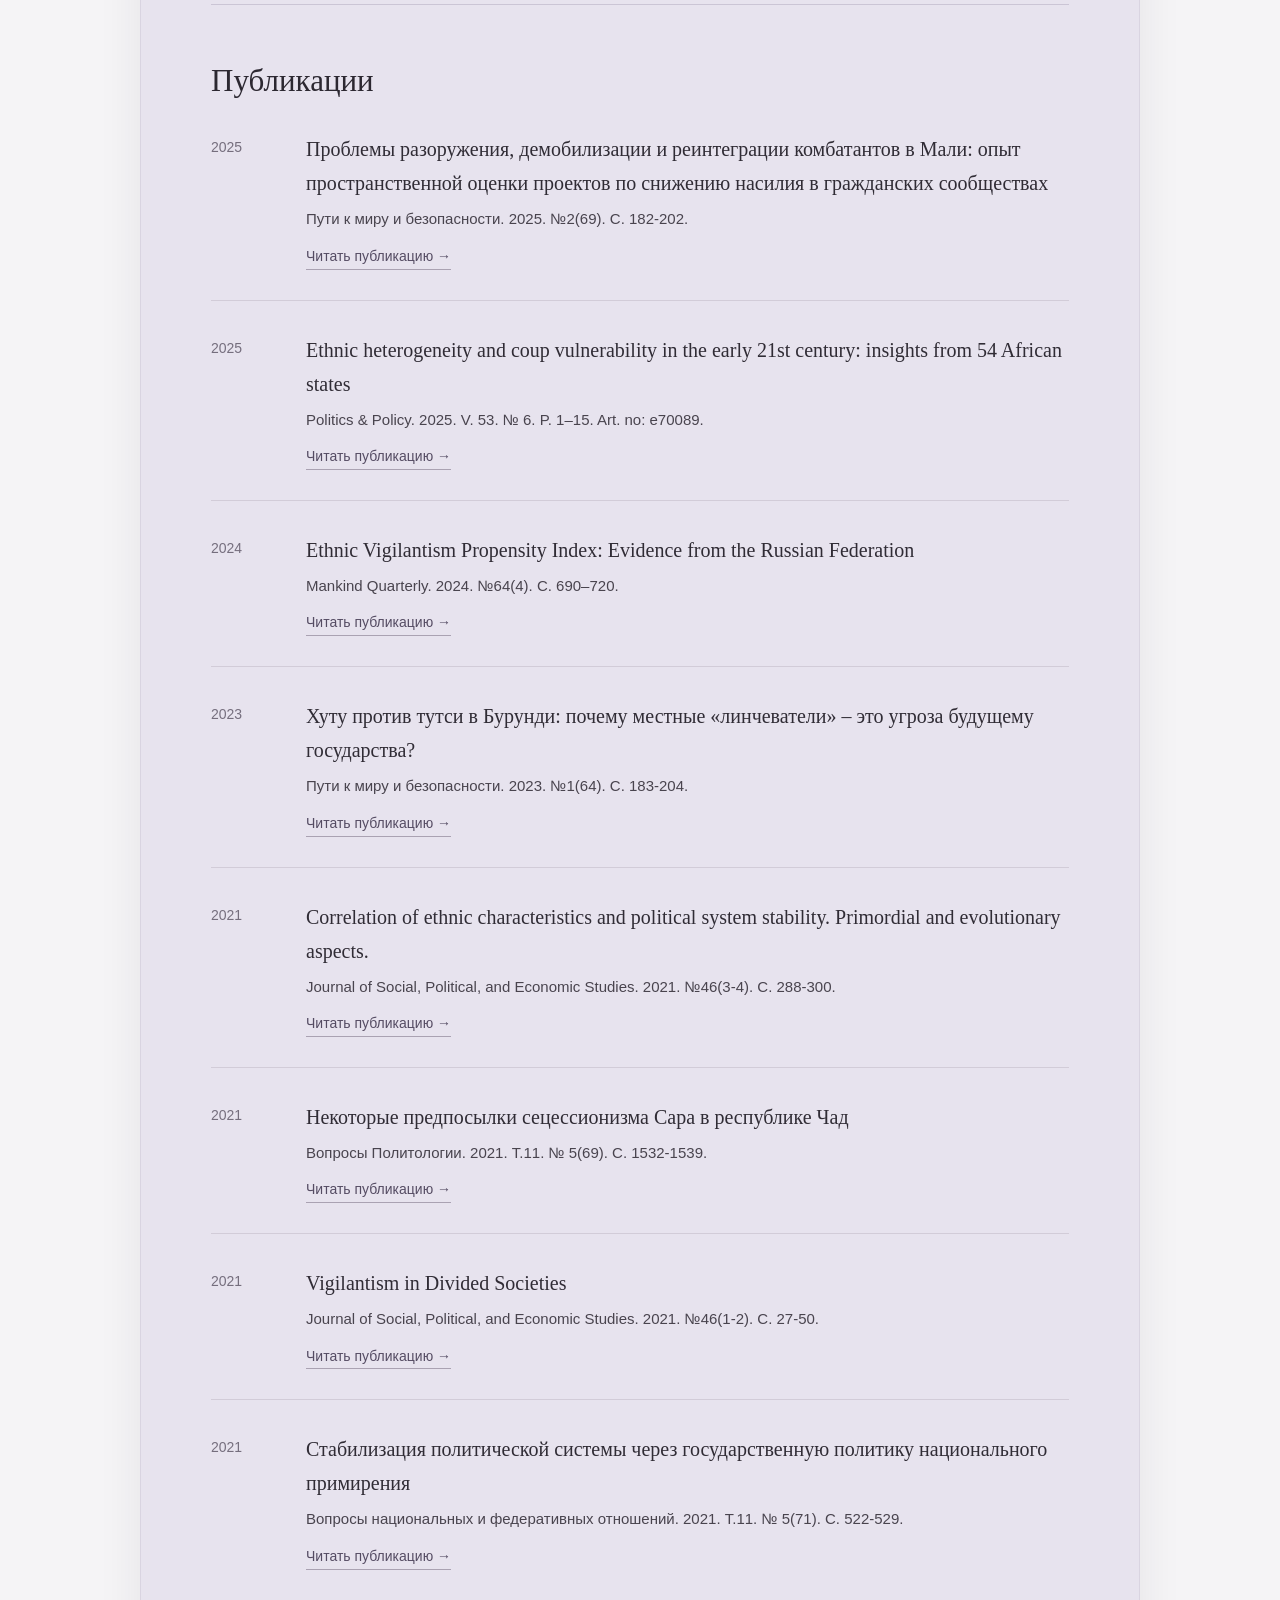
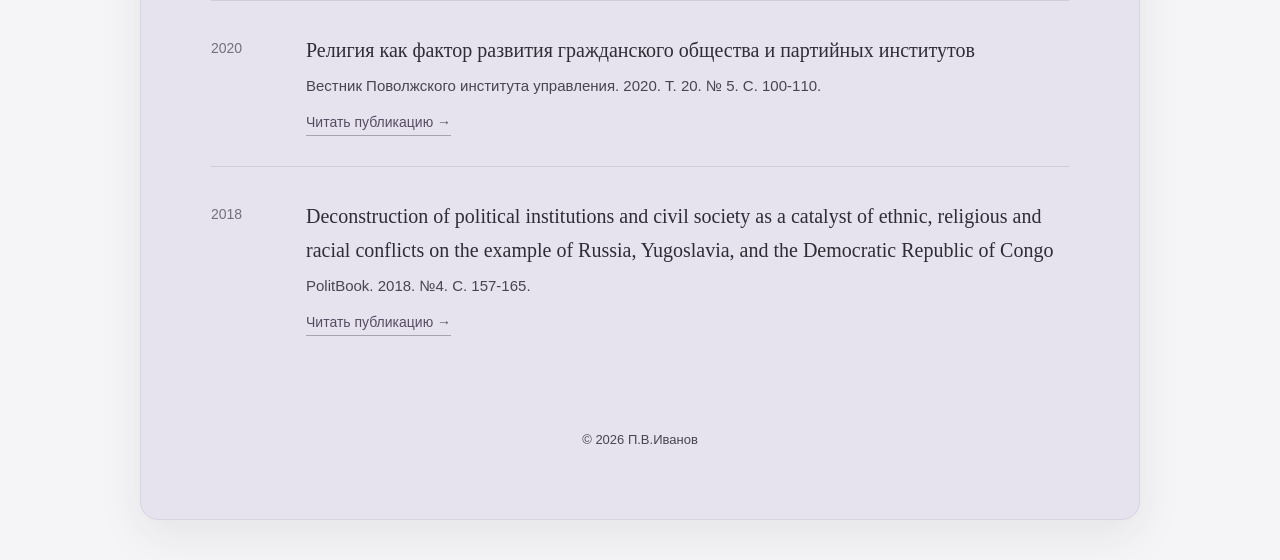
==== commit 036659c3: "Update index.html" ====
--- a/index.html
+++ b/index.html
@@ -108,13 +108,20 @@
                 <!-- ВСТАВЬТЕ СЮДА ССЫЛКУ НА ПРОФИЛЬ ELIBRARY -->
 
                 <a
-                    href="https://scholar.google.com/citations?user=h2rFX0IAAAAJ&hl=ru"
+                    href="https://scholar.google.com/citations?user=h2rFX0IAAAAJ&hl"
                     target="_blank"
                     rel="noopener noreferrer"
                 >
                     Google Scholar
                 </a>
 
+                <a
+                    href="https://www.researchgate.net/profile/Pavel-Ivanov-24"
+                    target="_blank"
+                    rel="noopener noreferrer"
+                >
+                    ResearchGate
+                </a>
 
                 <!-- SCOPUS -->
 
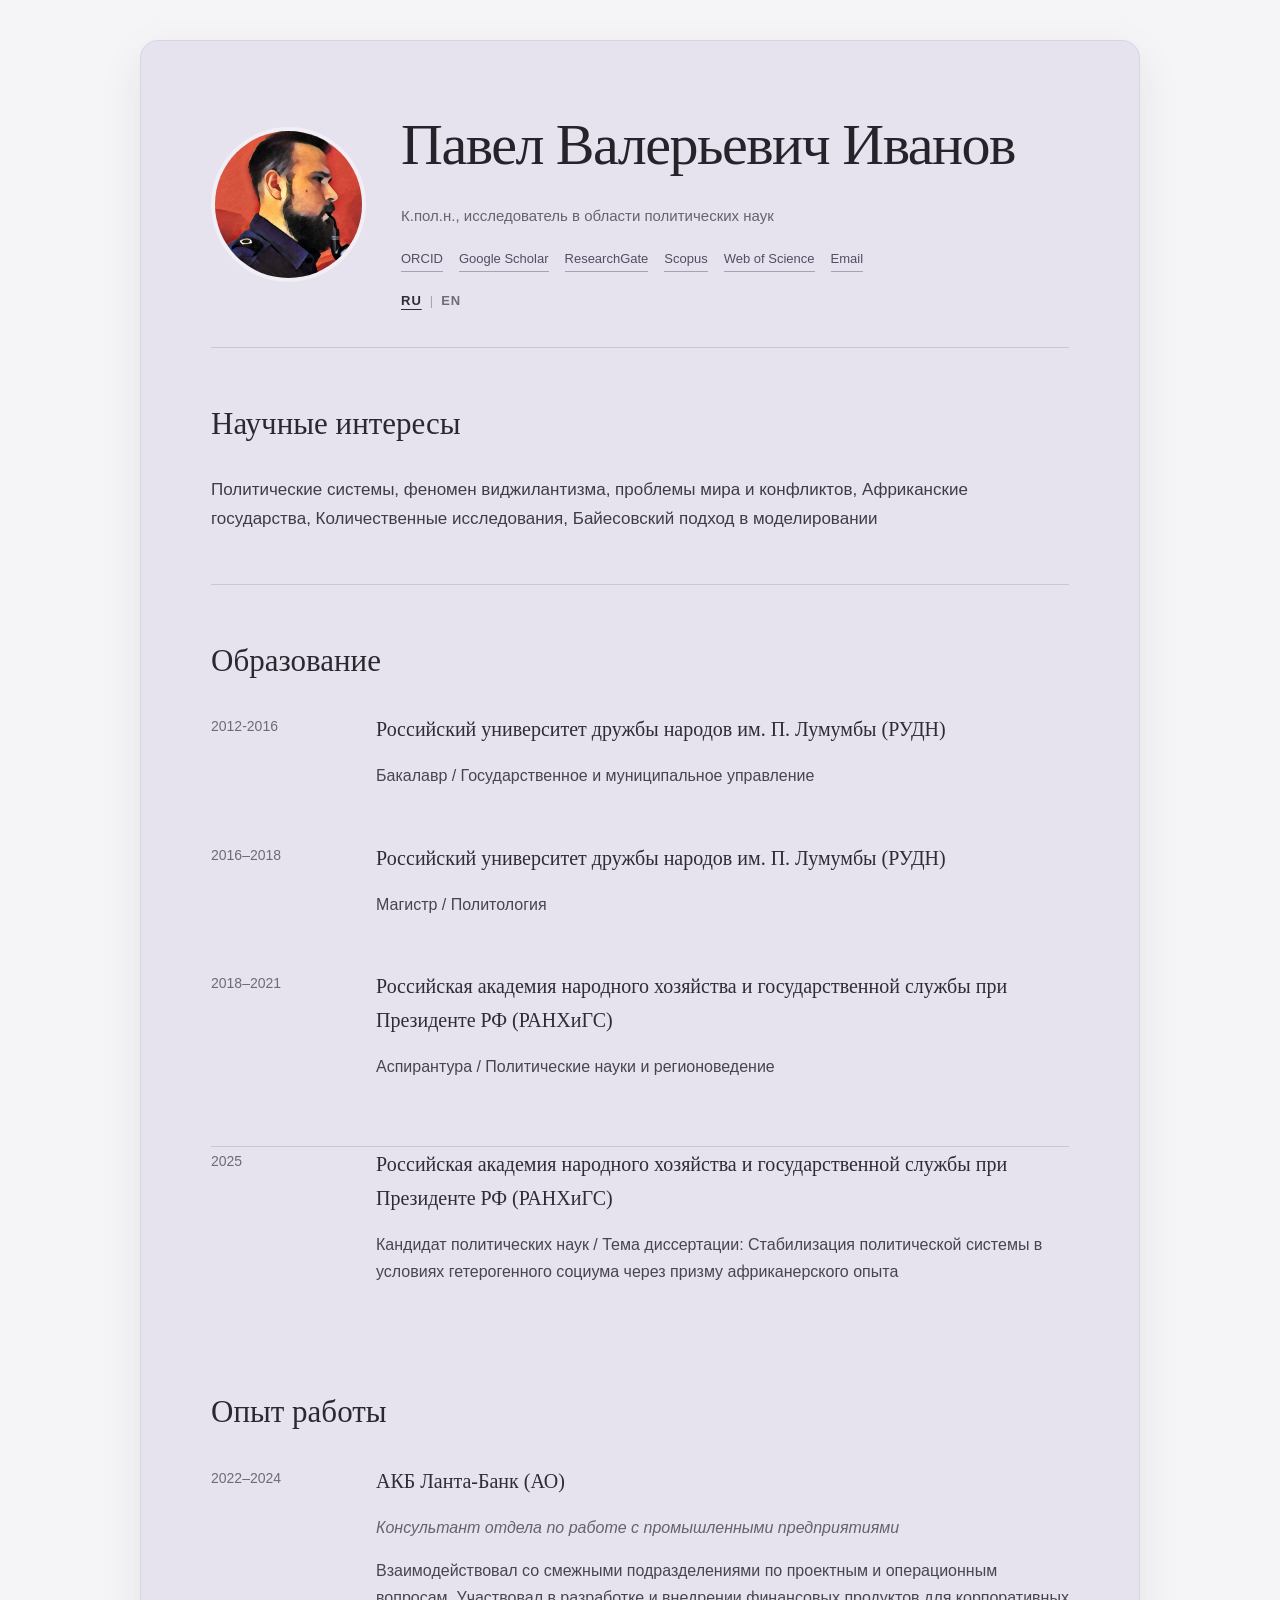
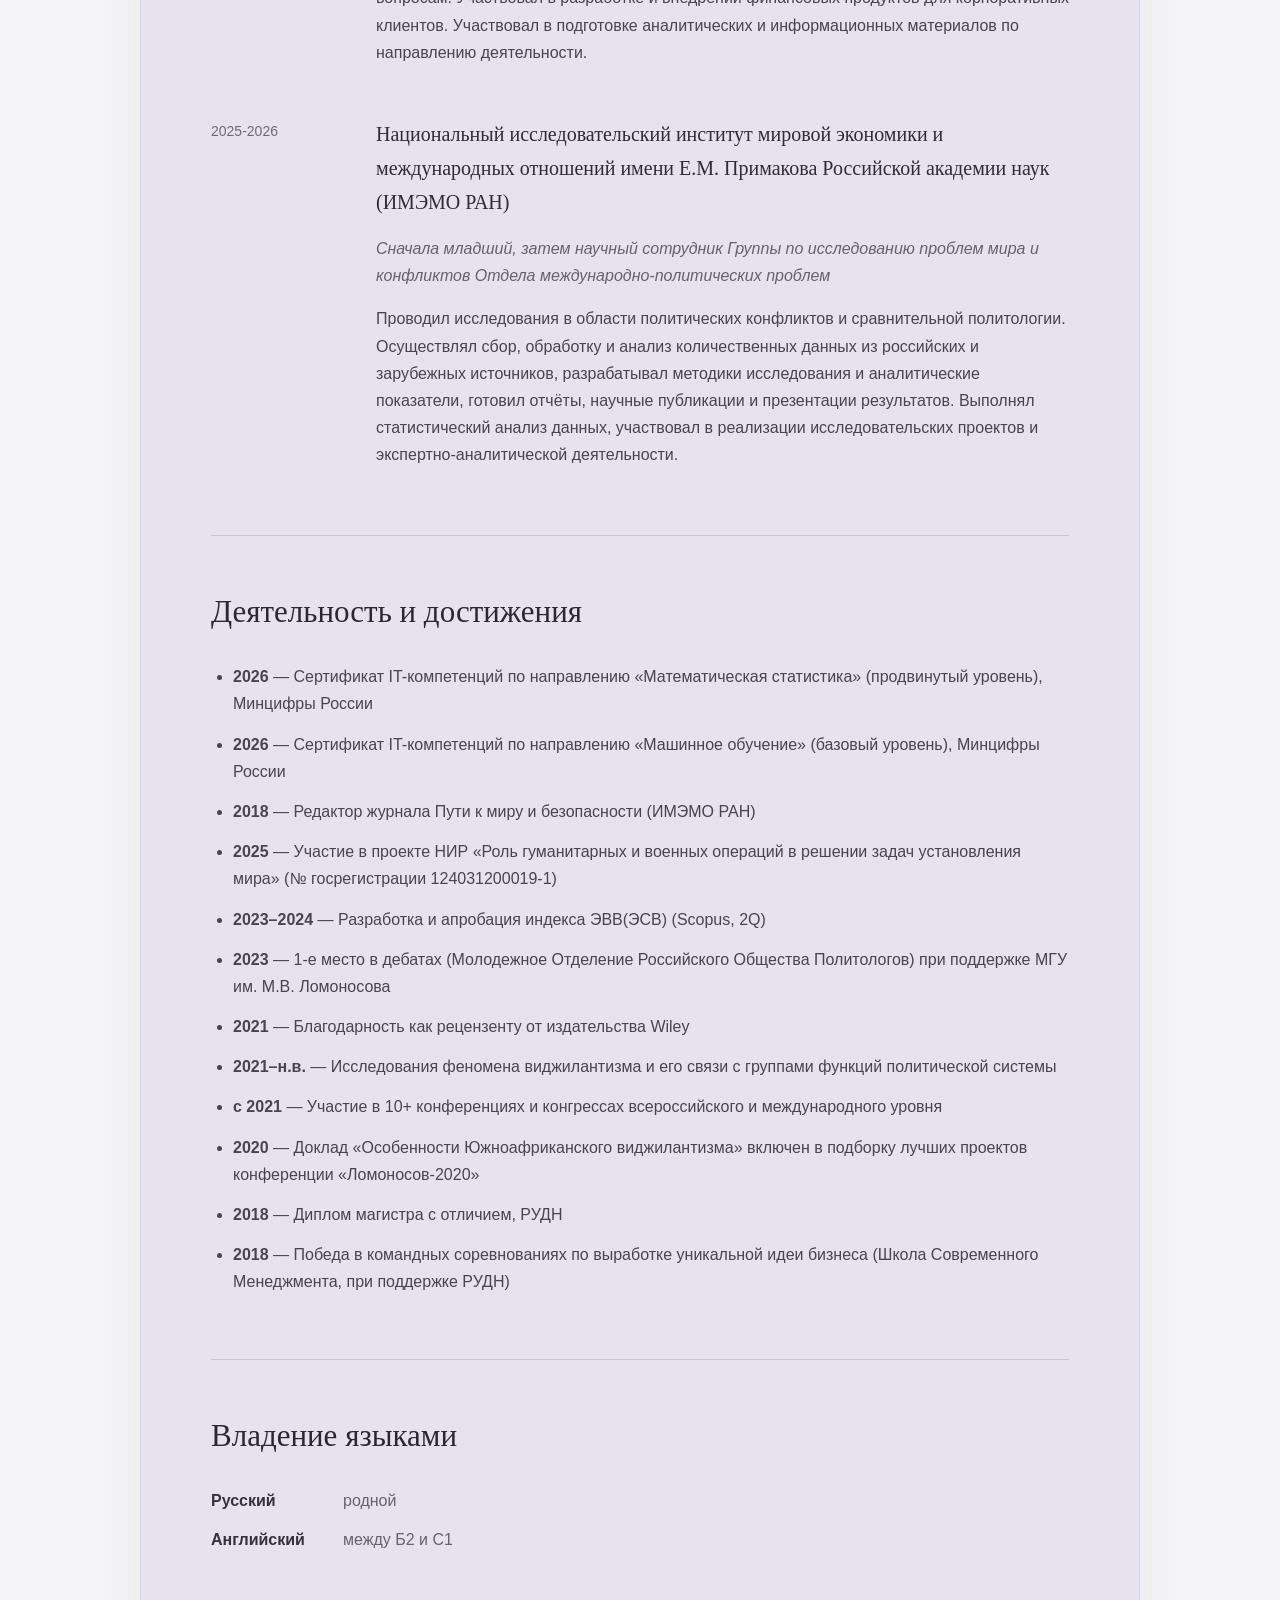
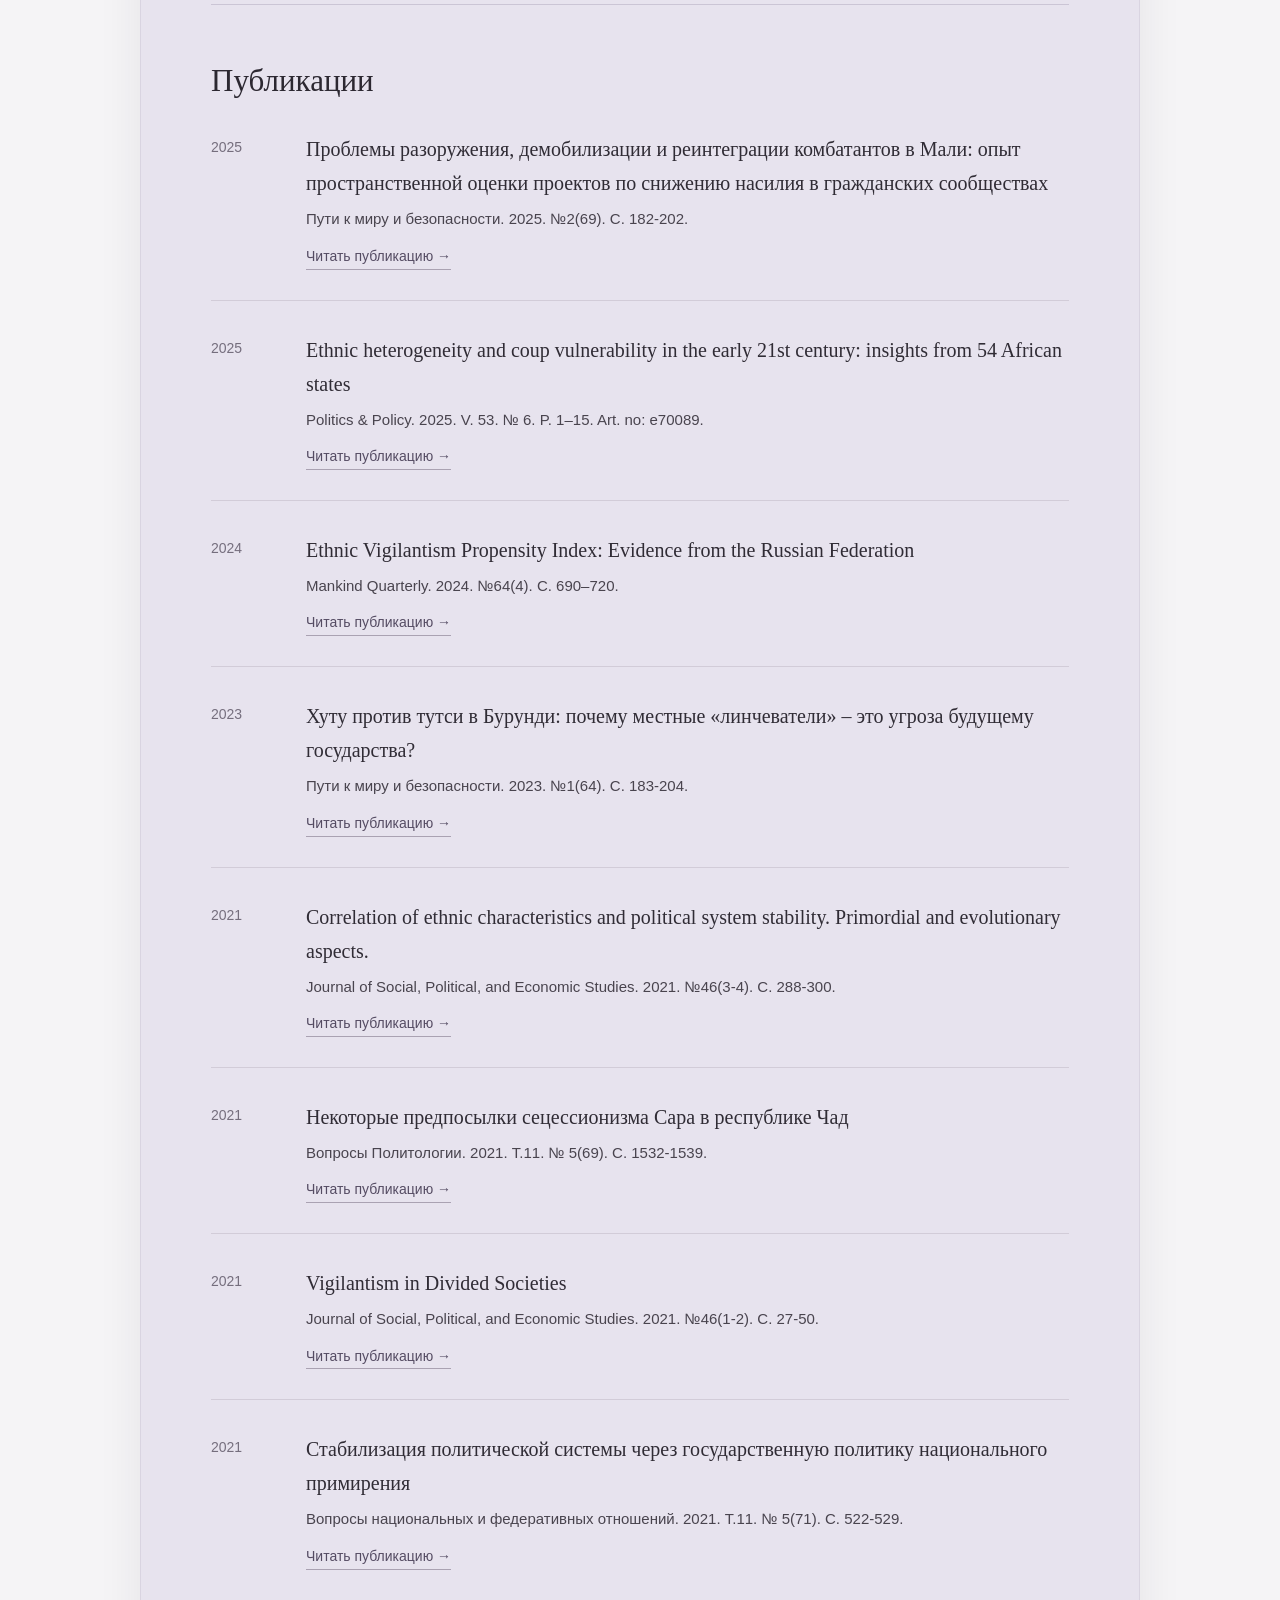
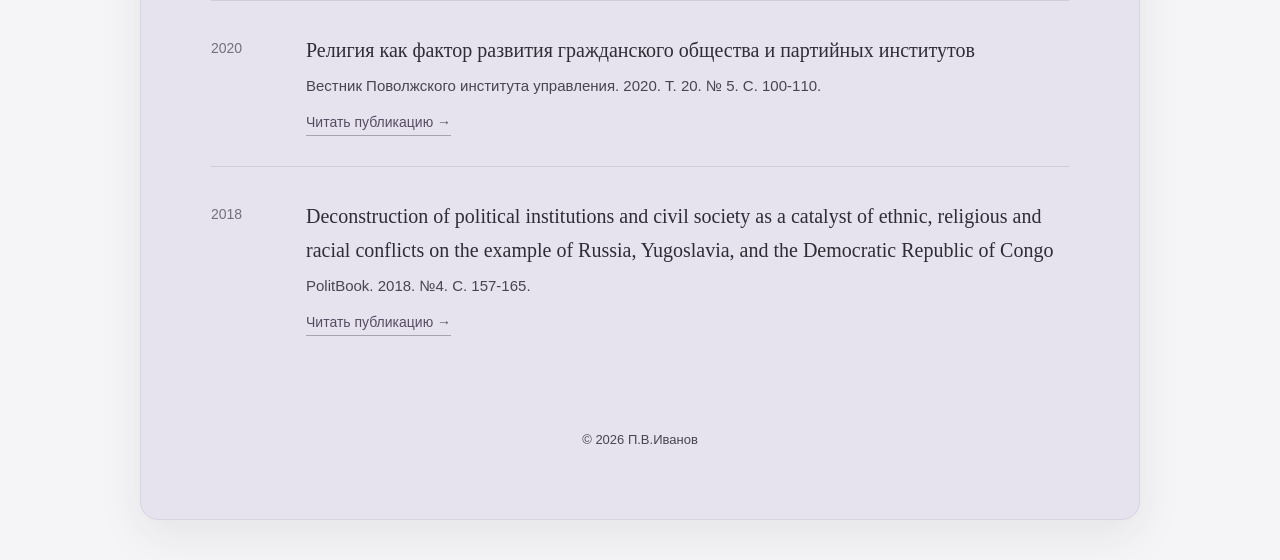
==== commit deb69e10: "Update index.html" ====
--- a/index.html
+++ b/index.html
@@ -74,7 +74,7 @@
             <!-- ВСТАВЬТЕ СЮДА ОБЛАСТЬ ИССЛЕДОВАНИЯ -->
 
             <p class="subtitle">
-                Исследователь в области политических наук
+                К.пол.н., исследователь в области политических наук
             </p>
 
 
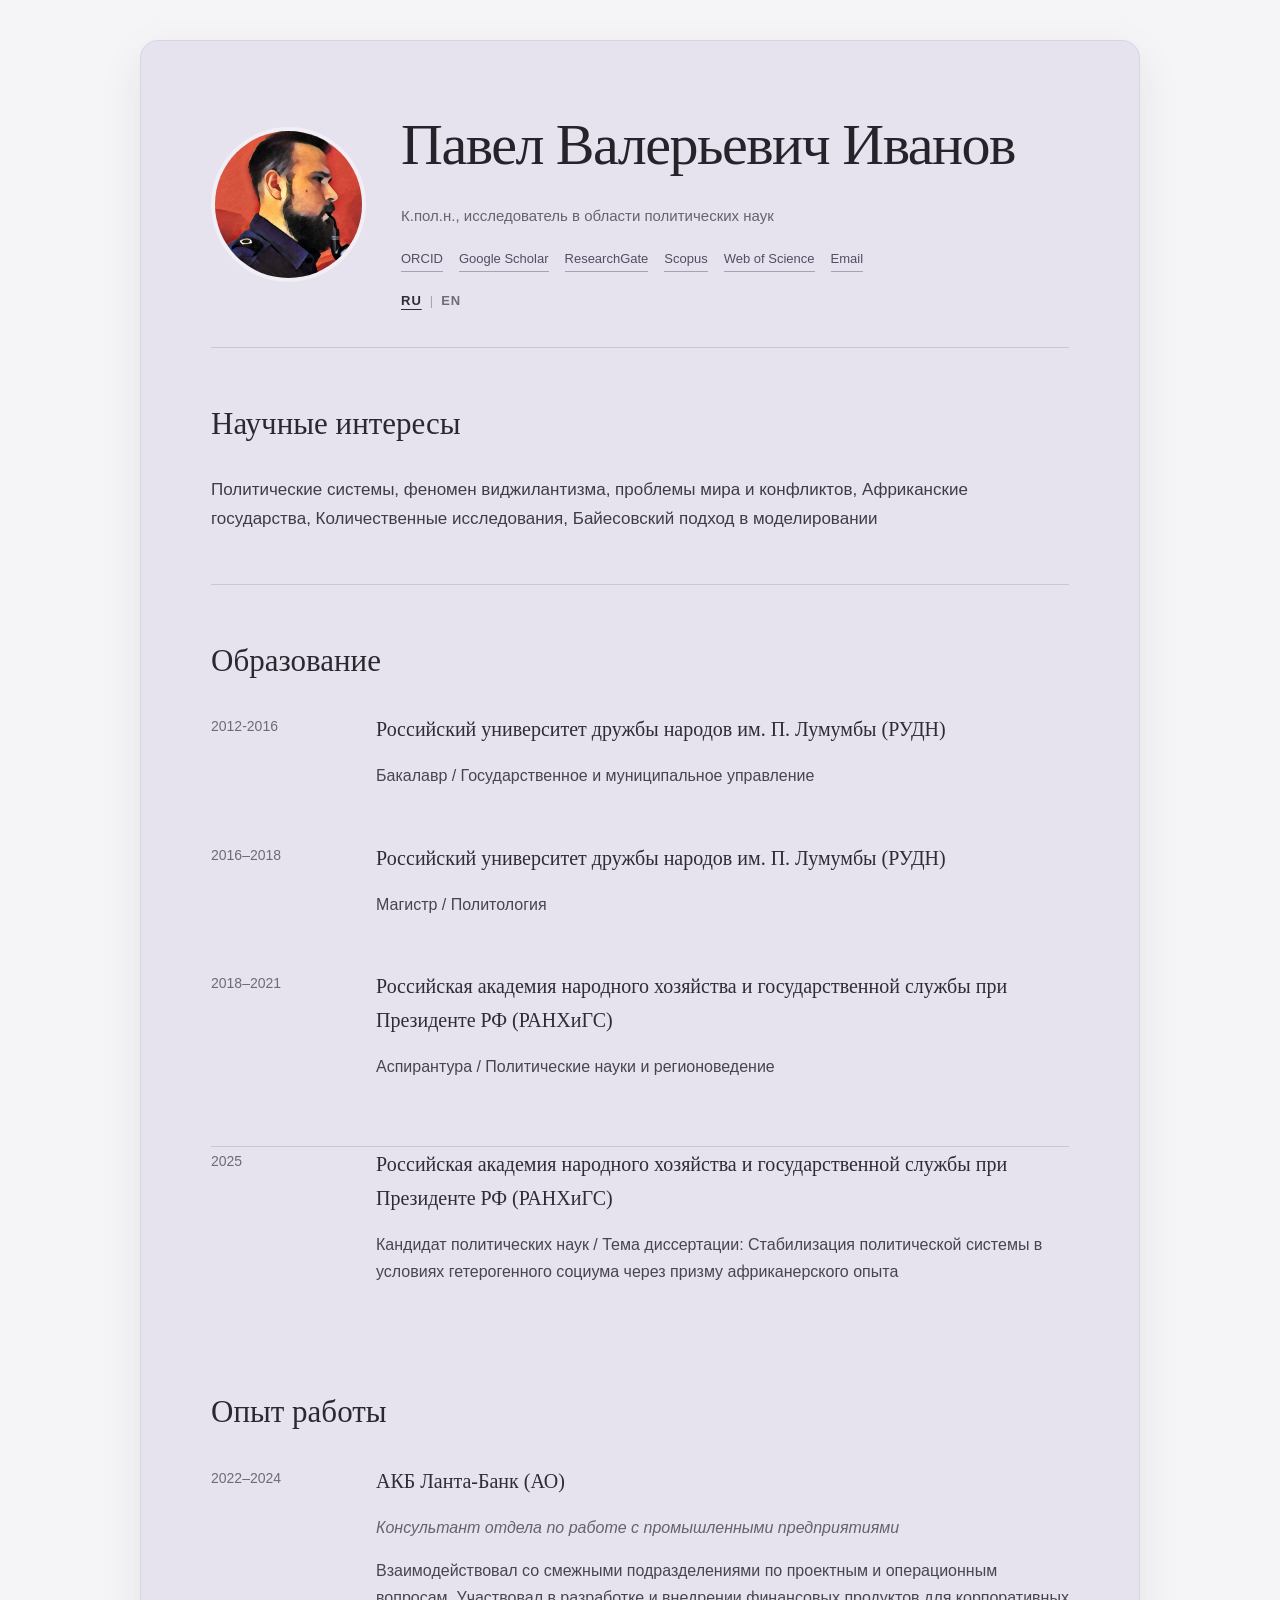
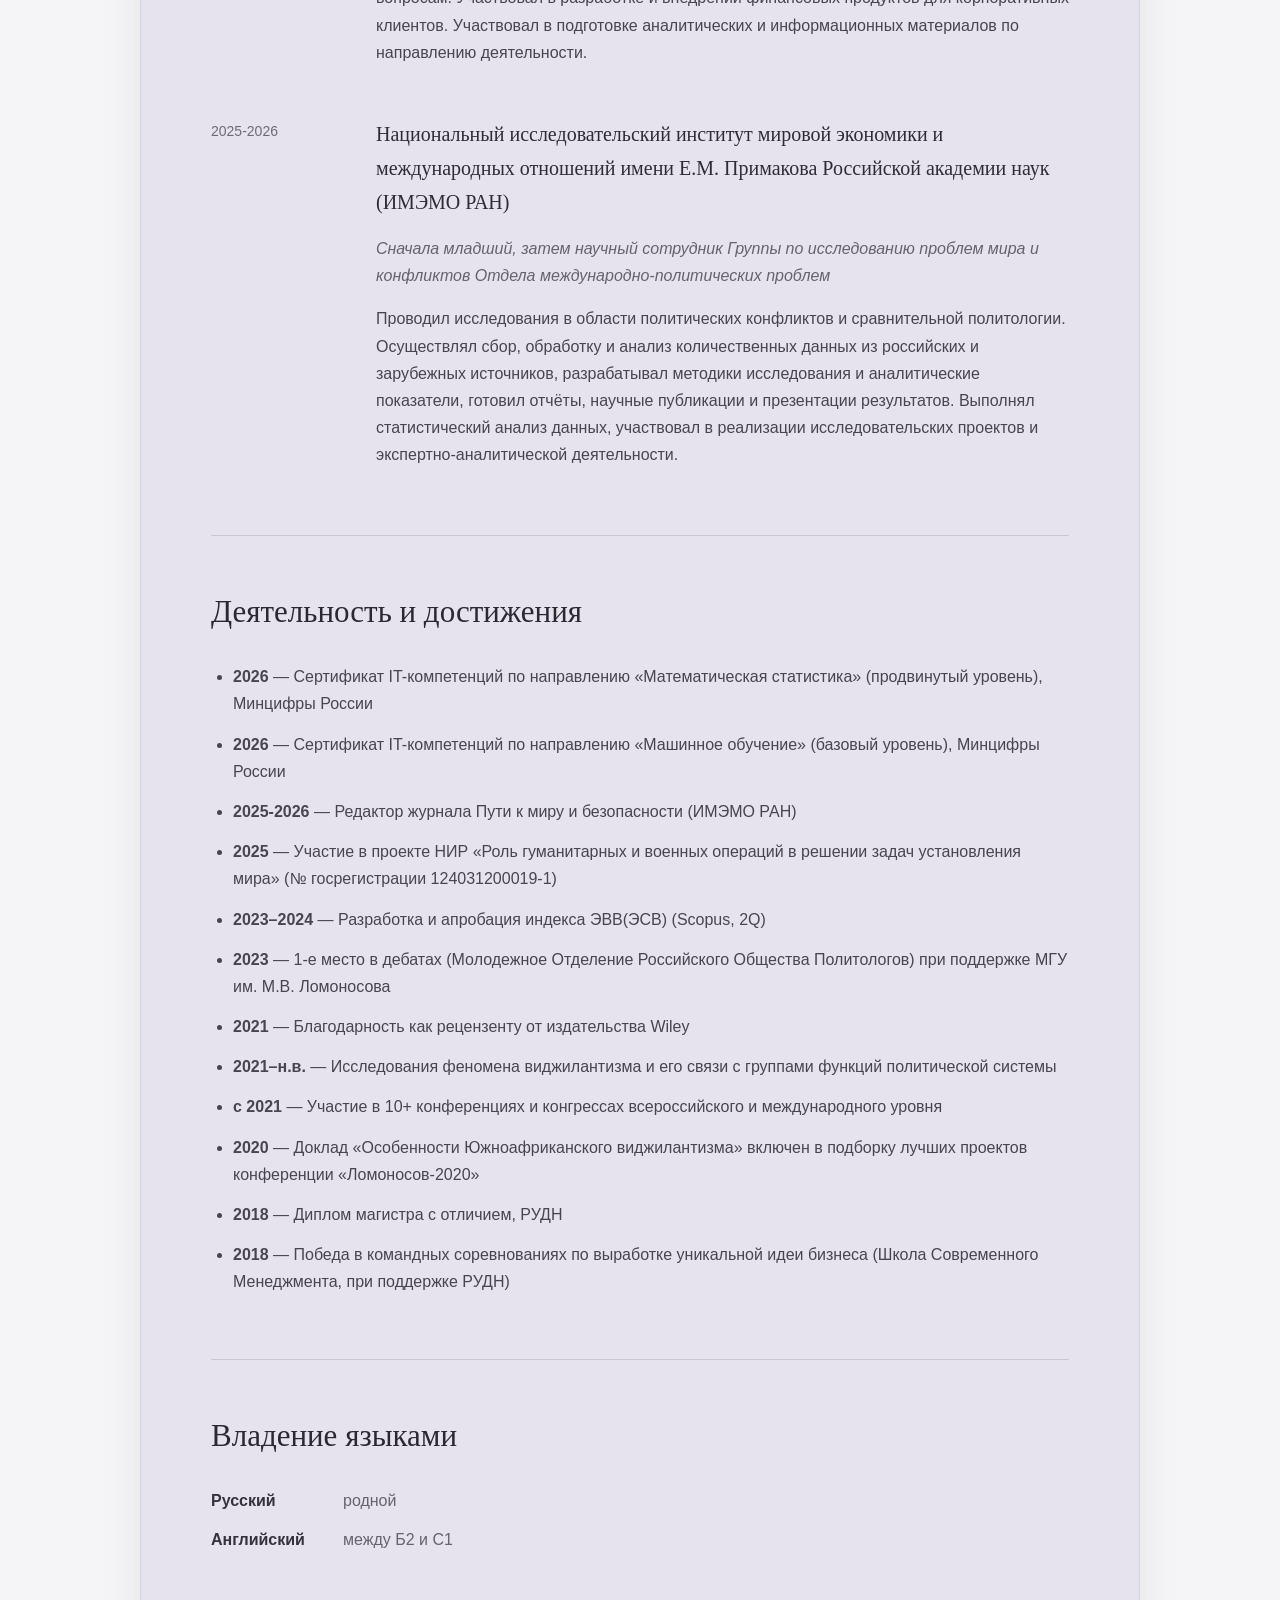
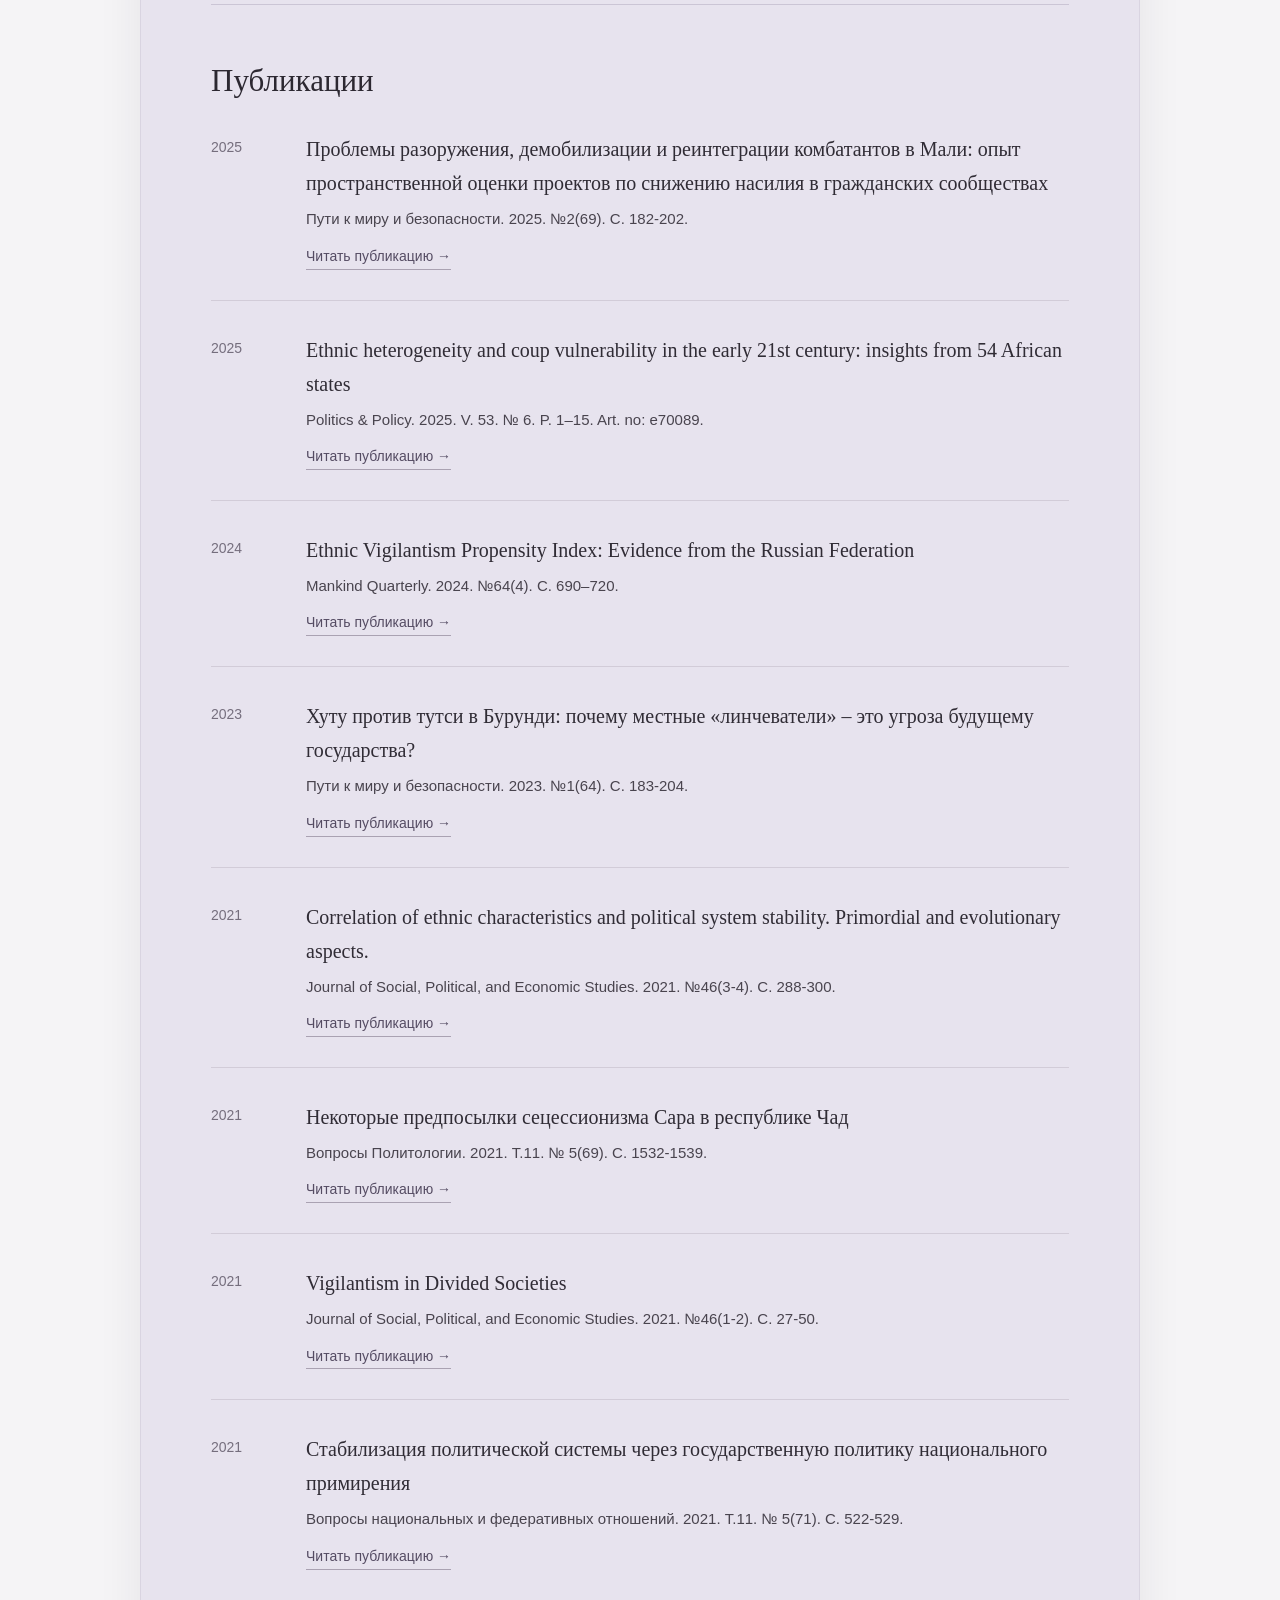
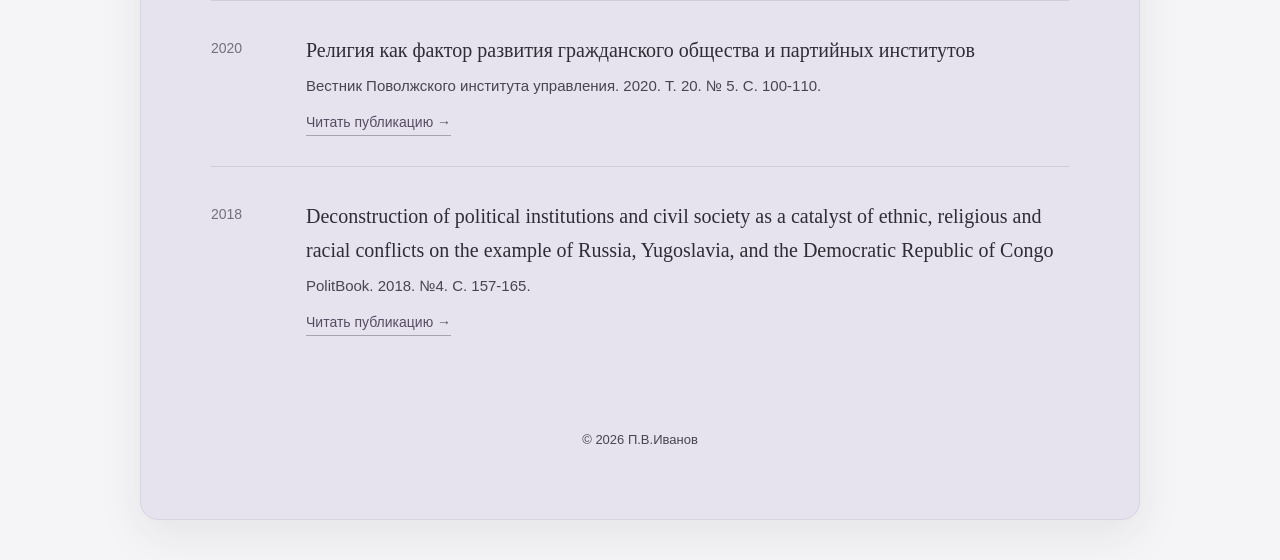
==== commit 482f74bd: "Update index.html" ====
--- a/index.html
+++ b/index.html
@@ -108,7 +108,7 @@
                 <!-- ВСТАВЬТЕ СЮДА ССЫЛКУ НА ПРОФИЛЬ ELIBRARY -->
 
                 <a
-                    href="https://scholar.google.com/citations?user=h2rFX0IAAAAJ&hl"
+                    href="https://scholar.google.com/citations?user=h2rFX0IAAAAJ"
                     target="_blank"
                     rel="noopener noreferrer"
                 >
@@ -423,7 +423,7 @@
                 — Сертификат IT-компетенций по направлению «Машинное обучение» (базовый уровень), Минцифры России
             </li>
 <li>
-                <strong>2018</strong>
+                <strong>2025-2026</strong>
                 — Редактор журнала Пути к миру и безопасности (ИМЭМО РАН)
             </li>
 
@@ -643,7 +643,7 @@
                     </p>
                     <a
                         class="publication-link"
-                        href="#"
+                        href="https://www.researchgate.net/publication/351050471_Correlation_of_Ethnic_Characteristics_and_Stability_of_Political_Systems_Primordial_and_Evolutionary_Aspects"
                         target="_blank"
                         rel="noopener noreferrer"
                     >
@@ -668,7 +668,7 @@
                     </p>
                     <a
                         class="publication-link"
-                        href="#"
+                        href="https://www.researchgate.net/publication/351083549_Several_prerequisites_of_Sara's_secessionism_in_Chad_Republic"
                         target="_blank"
                         rel="noopener noreferrer"
                     >
@@ -693,7 +693,7 @@
                     </p>
                     <a
                         class="publication-link"
-                        href="#"
+                        href="https://www.researchgate.net/publication/350849089_Vigilantism_in_Divided_Societies"
                         target="_blank"
                         rel="noopener noreferrer"
                     >
@@ -718,7 +718,7 @@
                     </p>
                     <a
                         class="publication-link"
-                        href="#"
+                        href="https://www.researchgate.net/publication/349752471_Stabilization_of_Political_System_Through_the_State_Policy_of_National_Reconciliation"
                         target="_blank"
                         rel="noopener noreferrer"
                     >
@@ -768,7 +768,7 @@
                     </p>
                     <a
                         class="publication-link"
-                        href="#"
+                        href="https://www.researchgate.net/publication/337103749_Deconstruction_of_political_institutions_and_civil_society_as_a_catalyst_of_ethnic_religious_and_racial_conflicts_on_the_example_of_Russia_Yugoslavia_and_the_democratic_Republic_of_Congo"
                         target="_blank"
                         rel="noopener noreferrer"
                     >
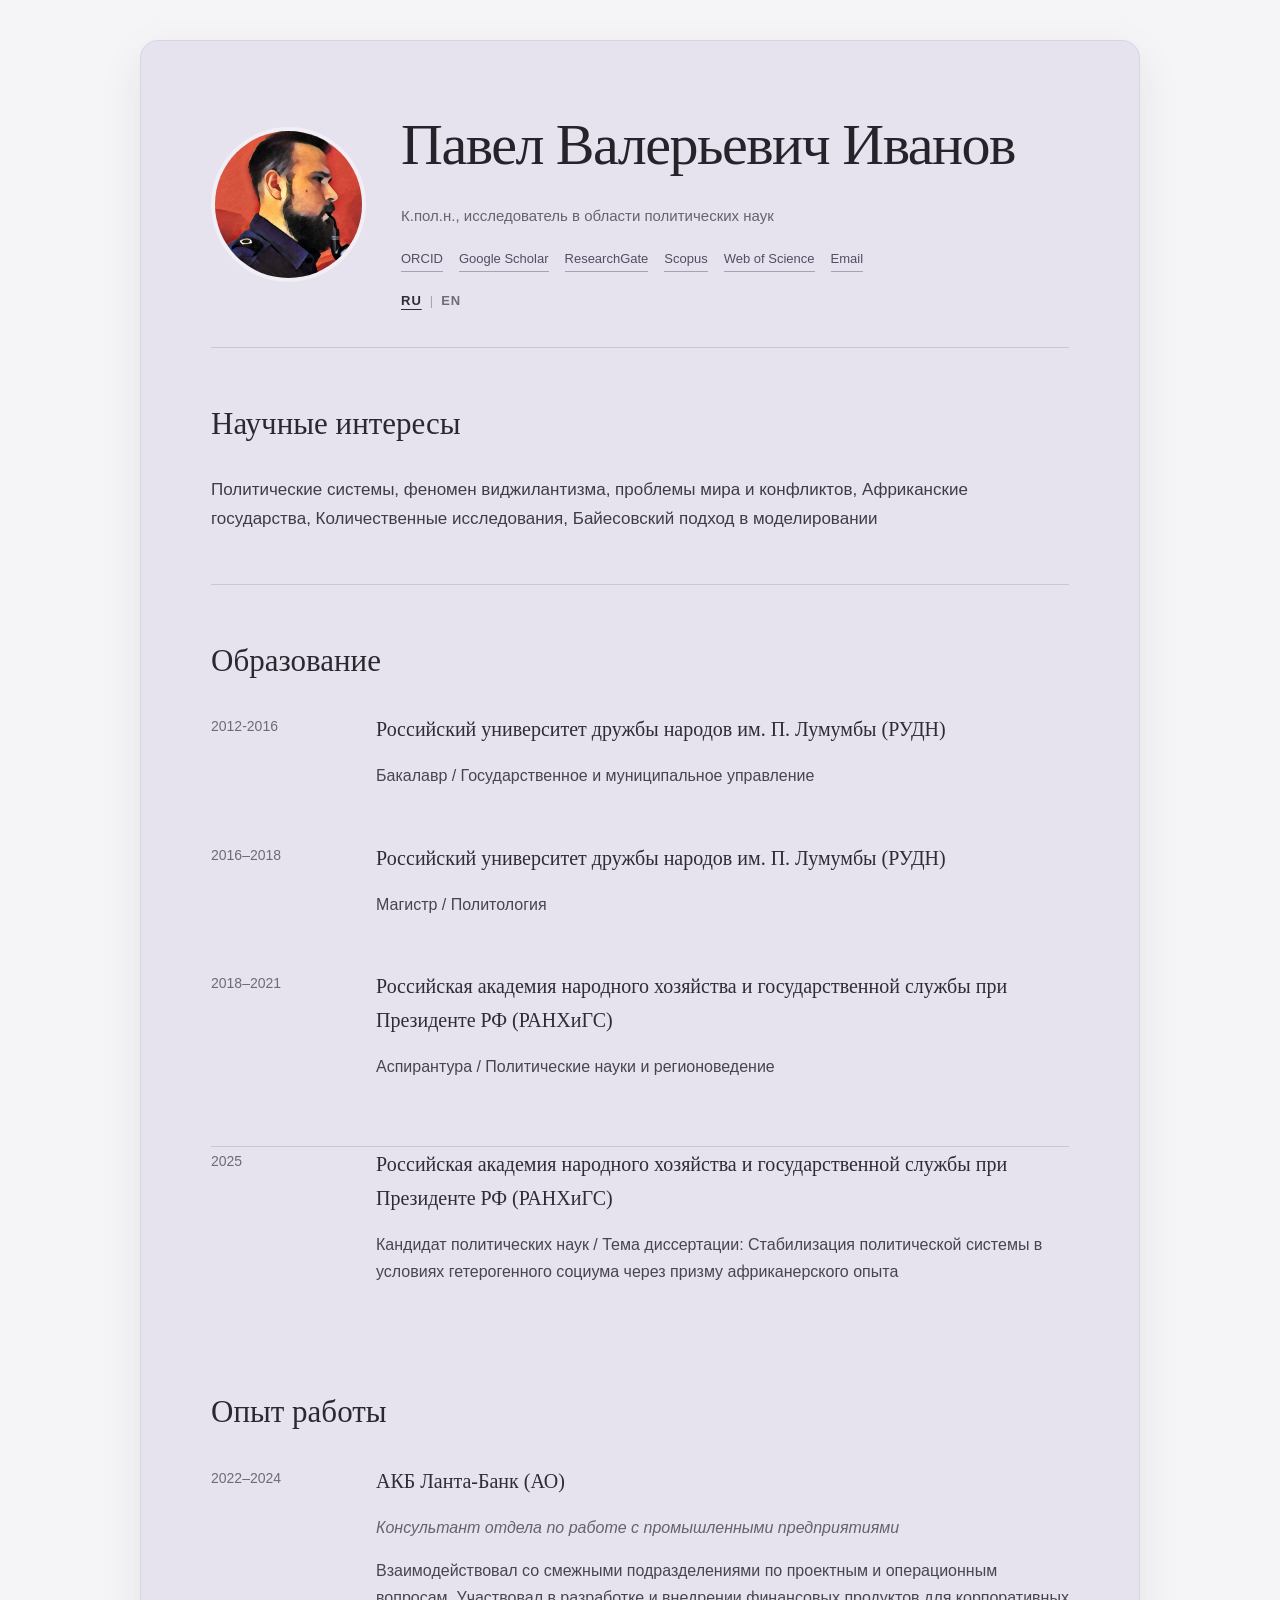
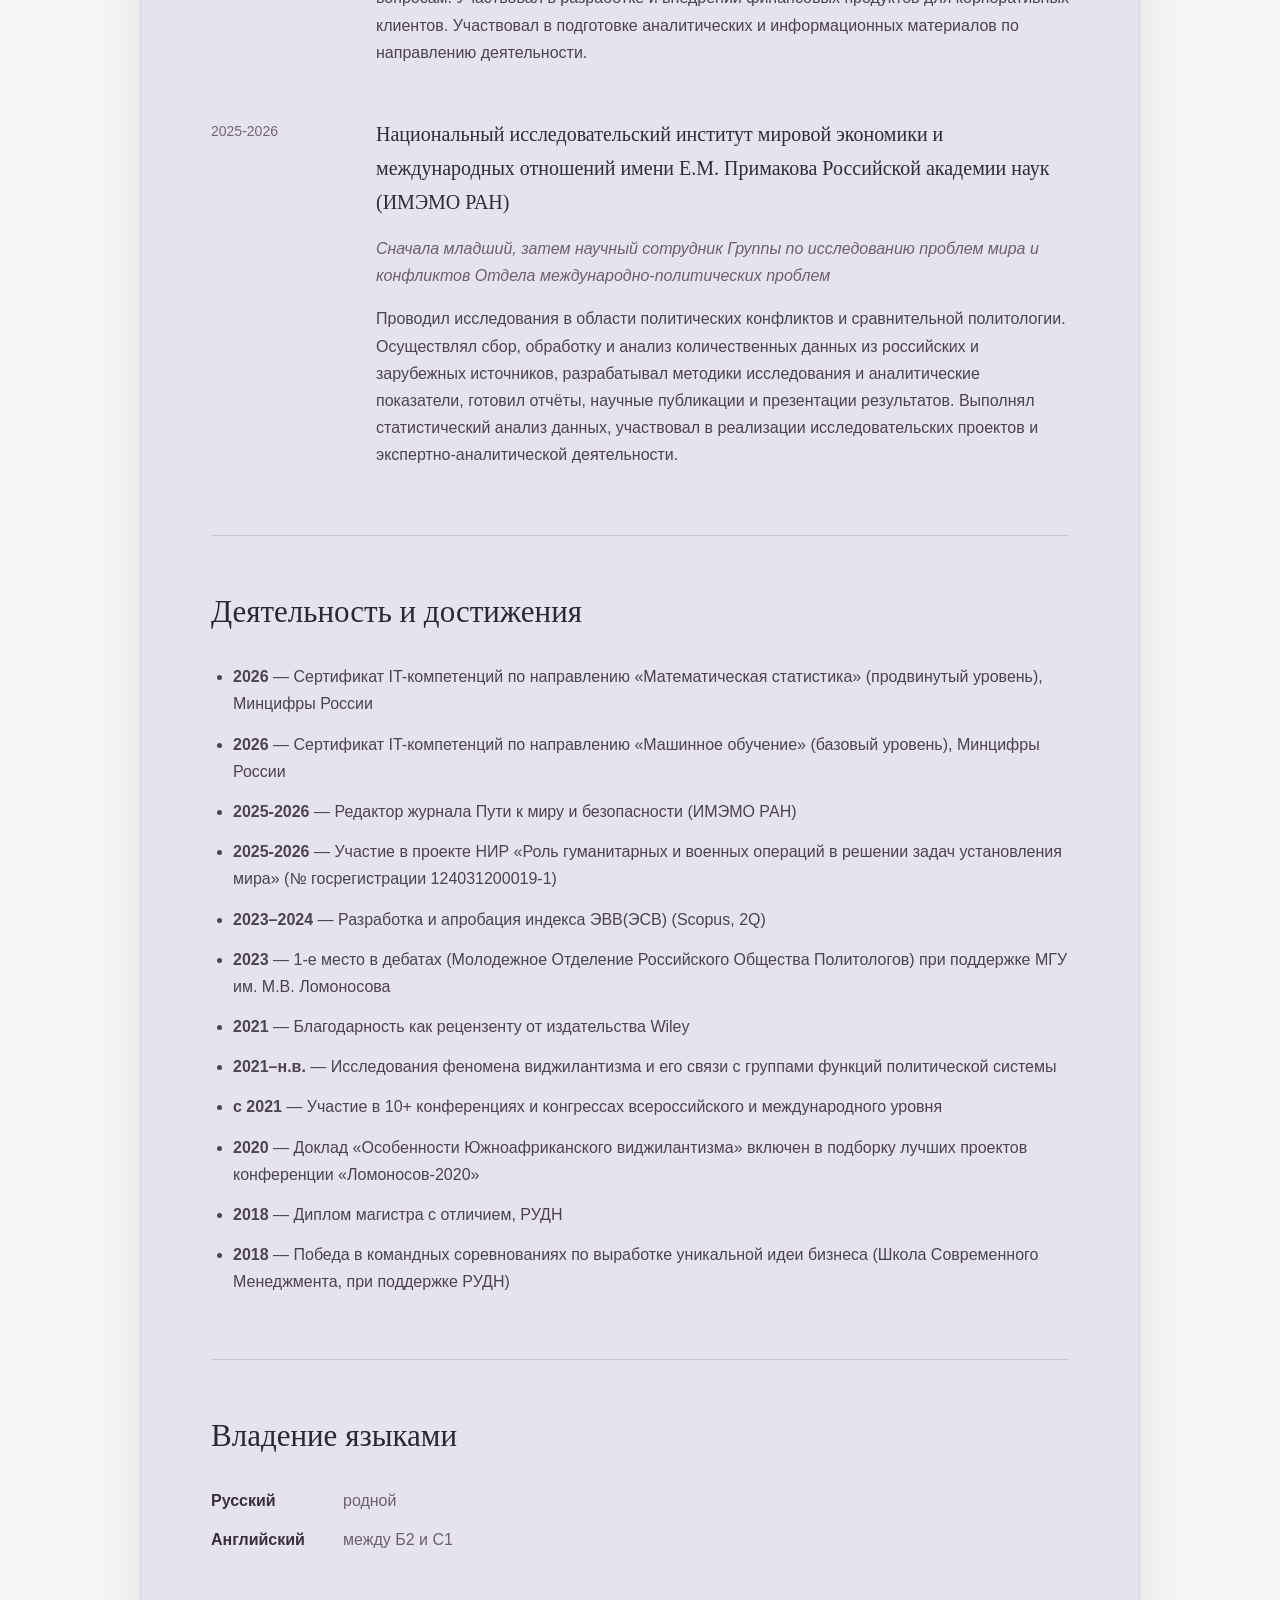
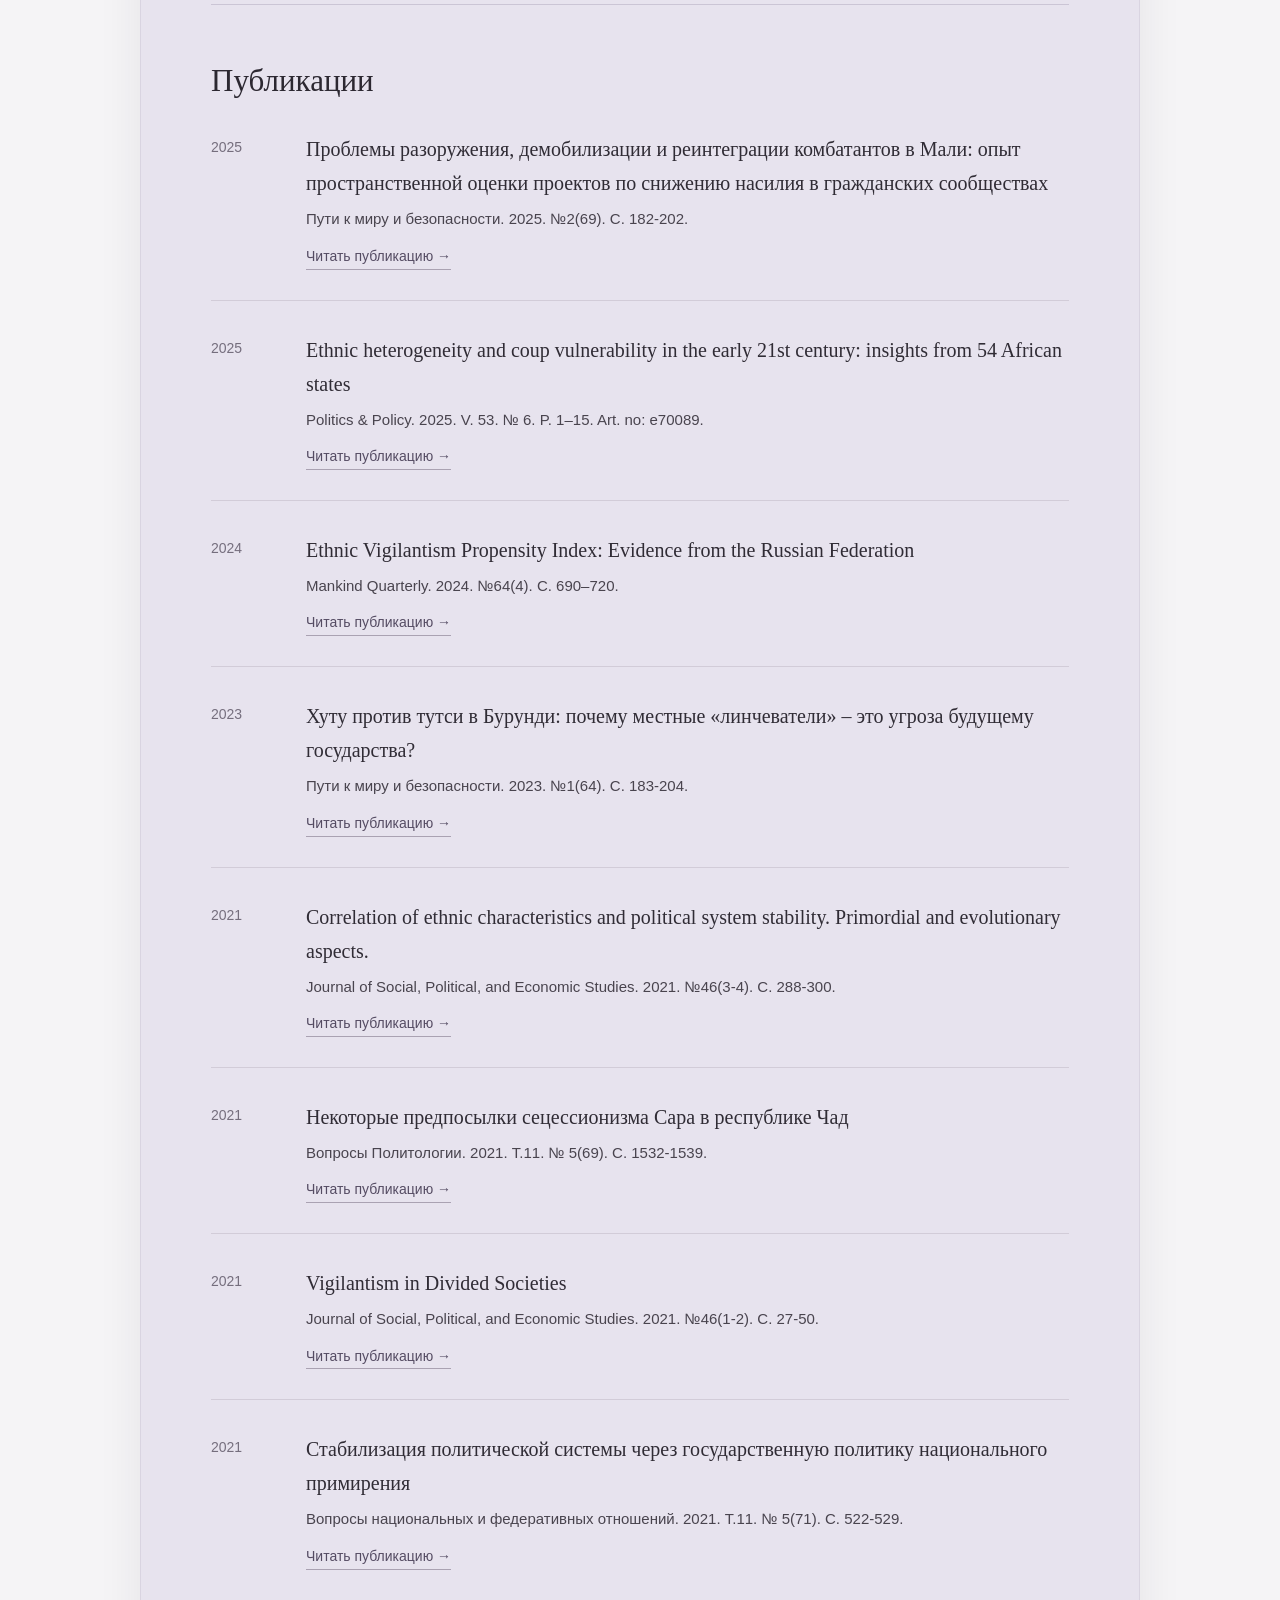
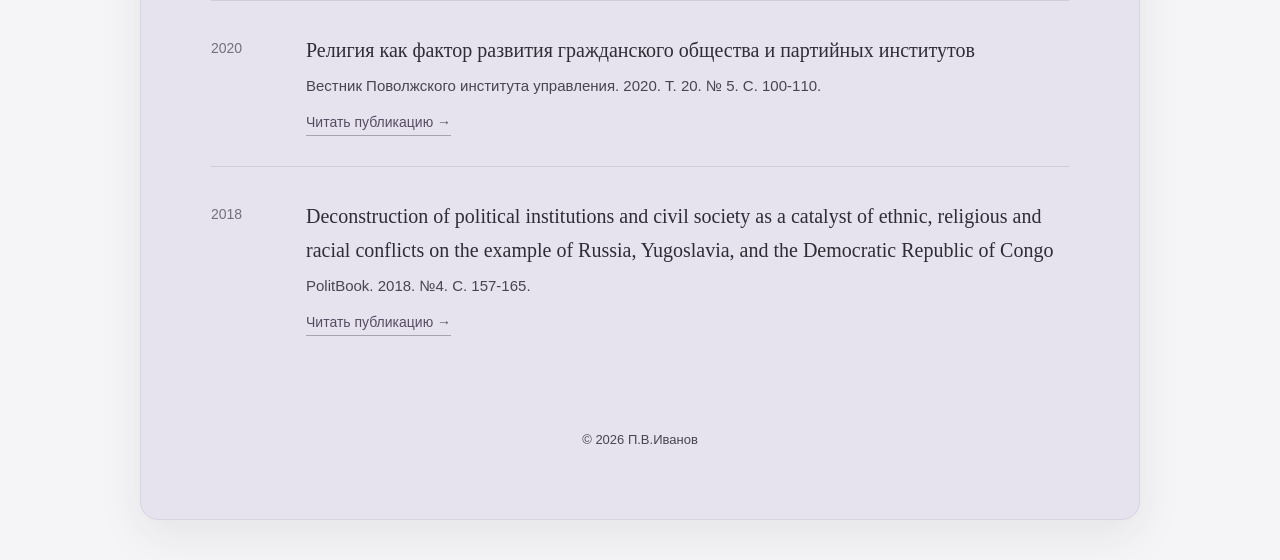
==== commit e21fec6f: "Update index.html" ====
--- a/index.html
+++ b/index.html
@@ -428,7 +428,7 @@
             </li>
 
             <li>
-                <strong>2025</strong>
+                <strong>2025-2026</strong>
                 — Участие в проекте НИР «Роль гуманитарных и военных операций в решении задач установления мира» (№ госрегистрации 124031200019-1)
             </li>
 
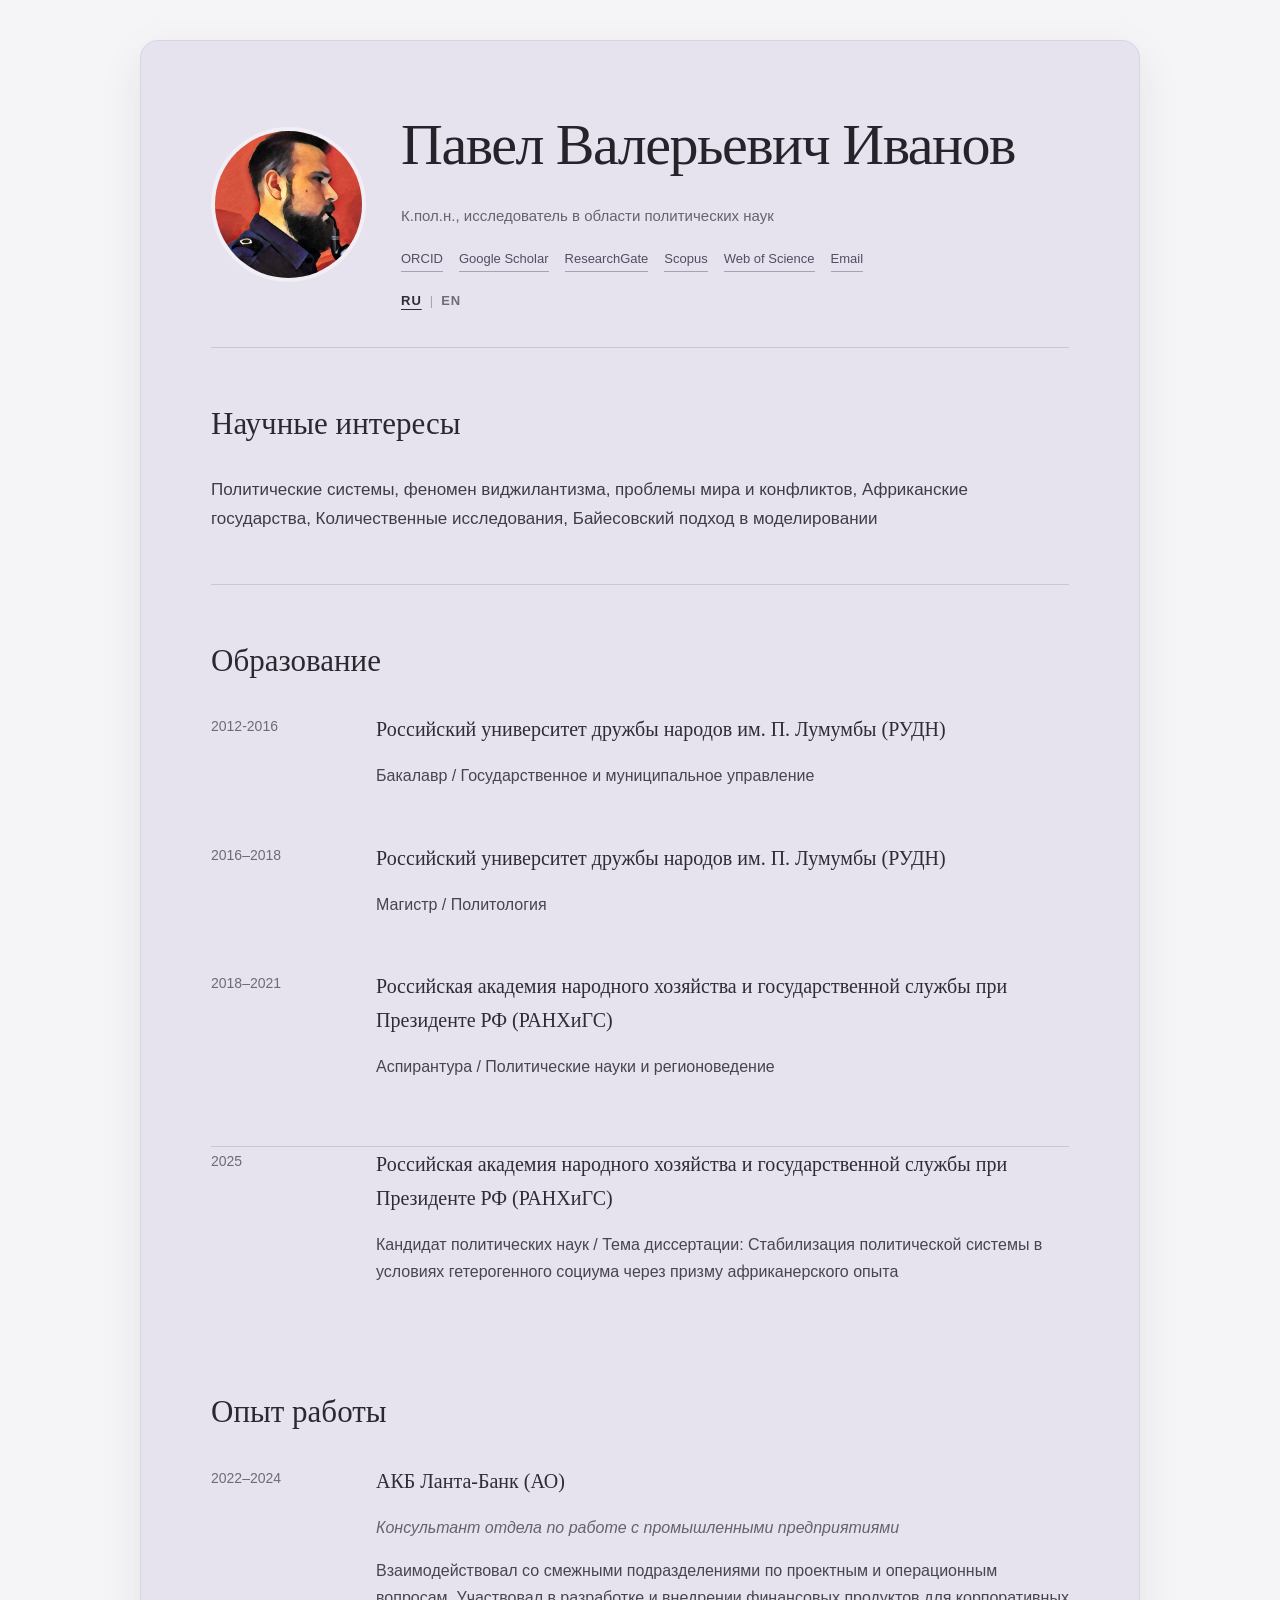
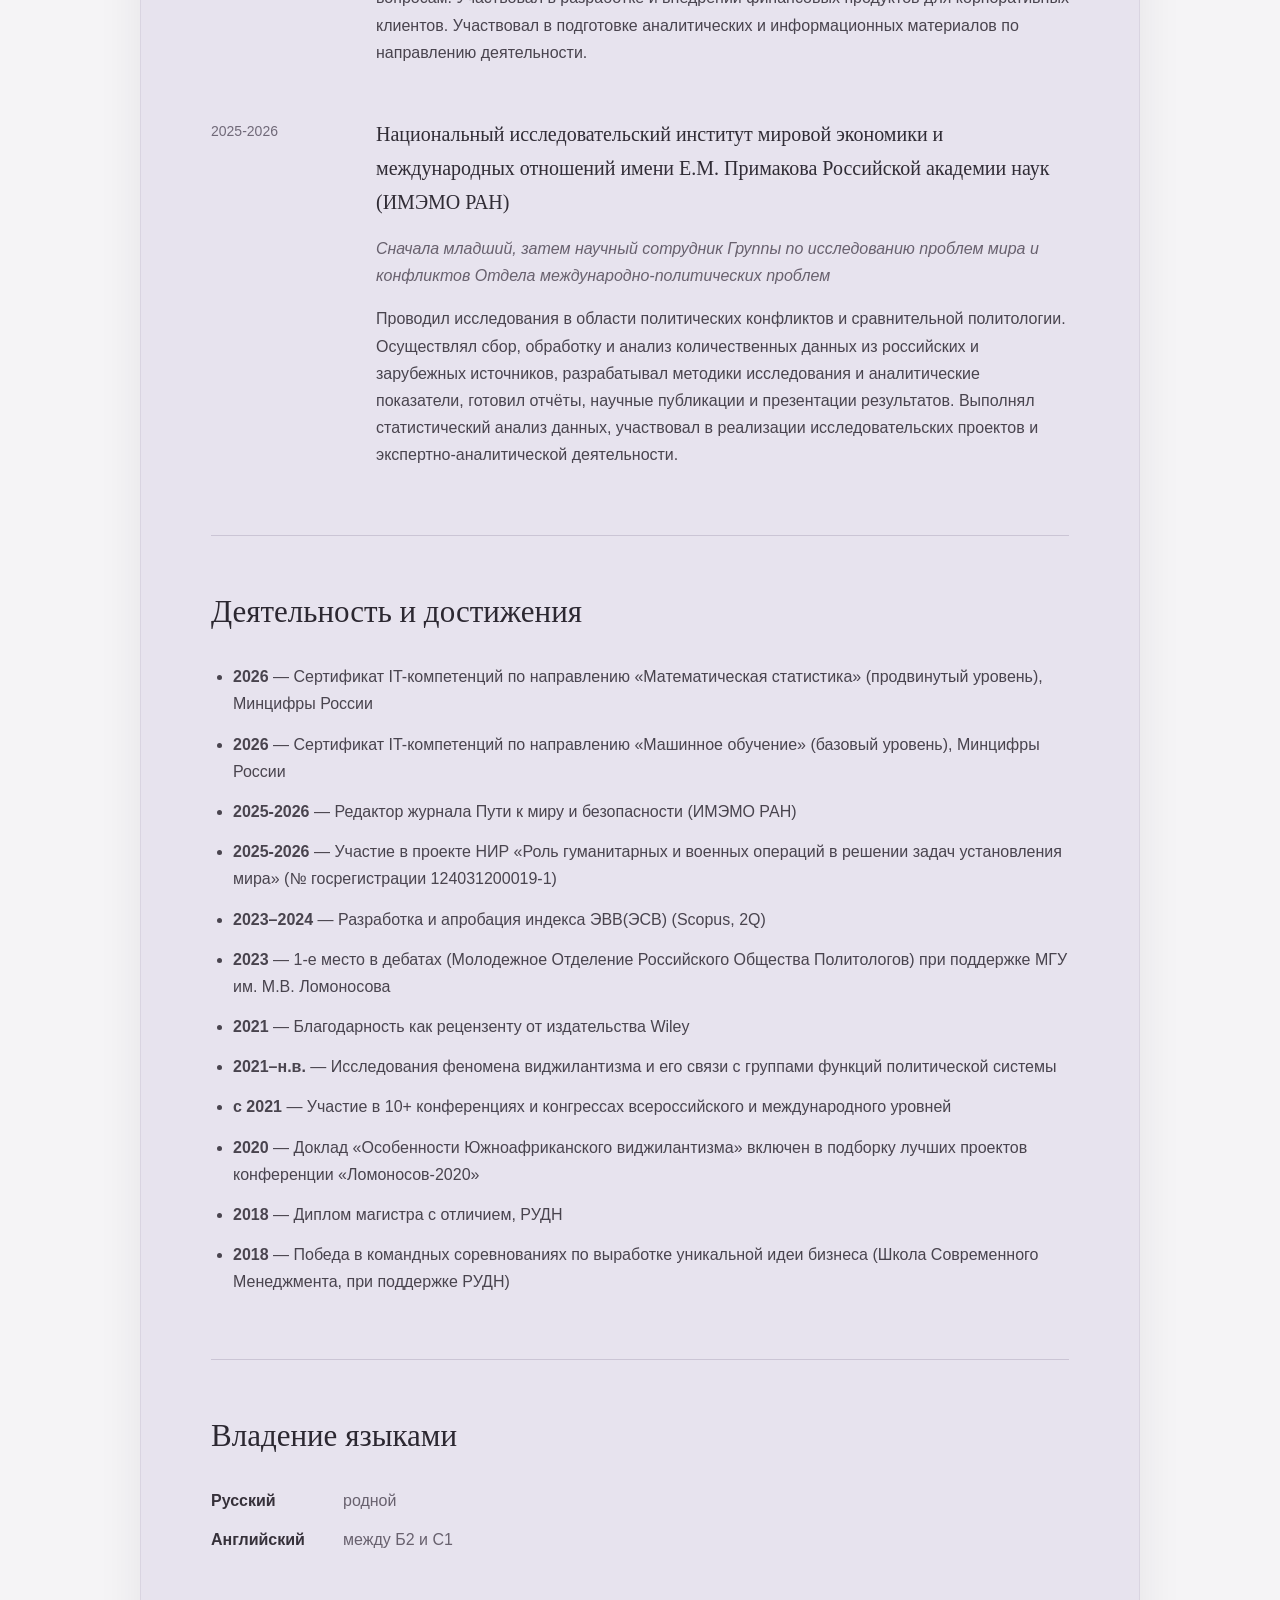
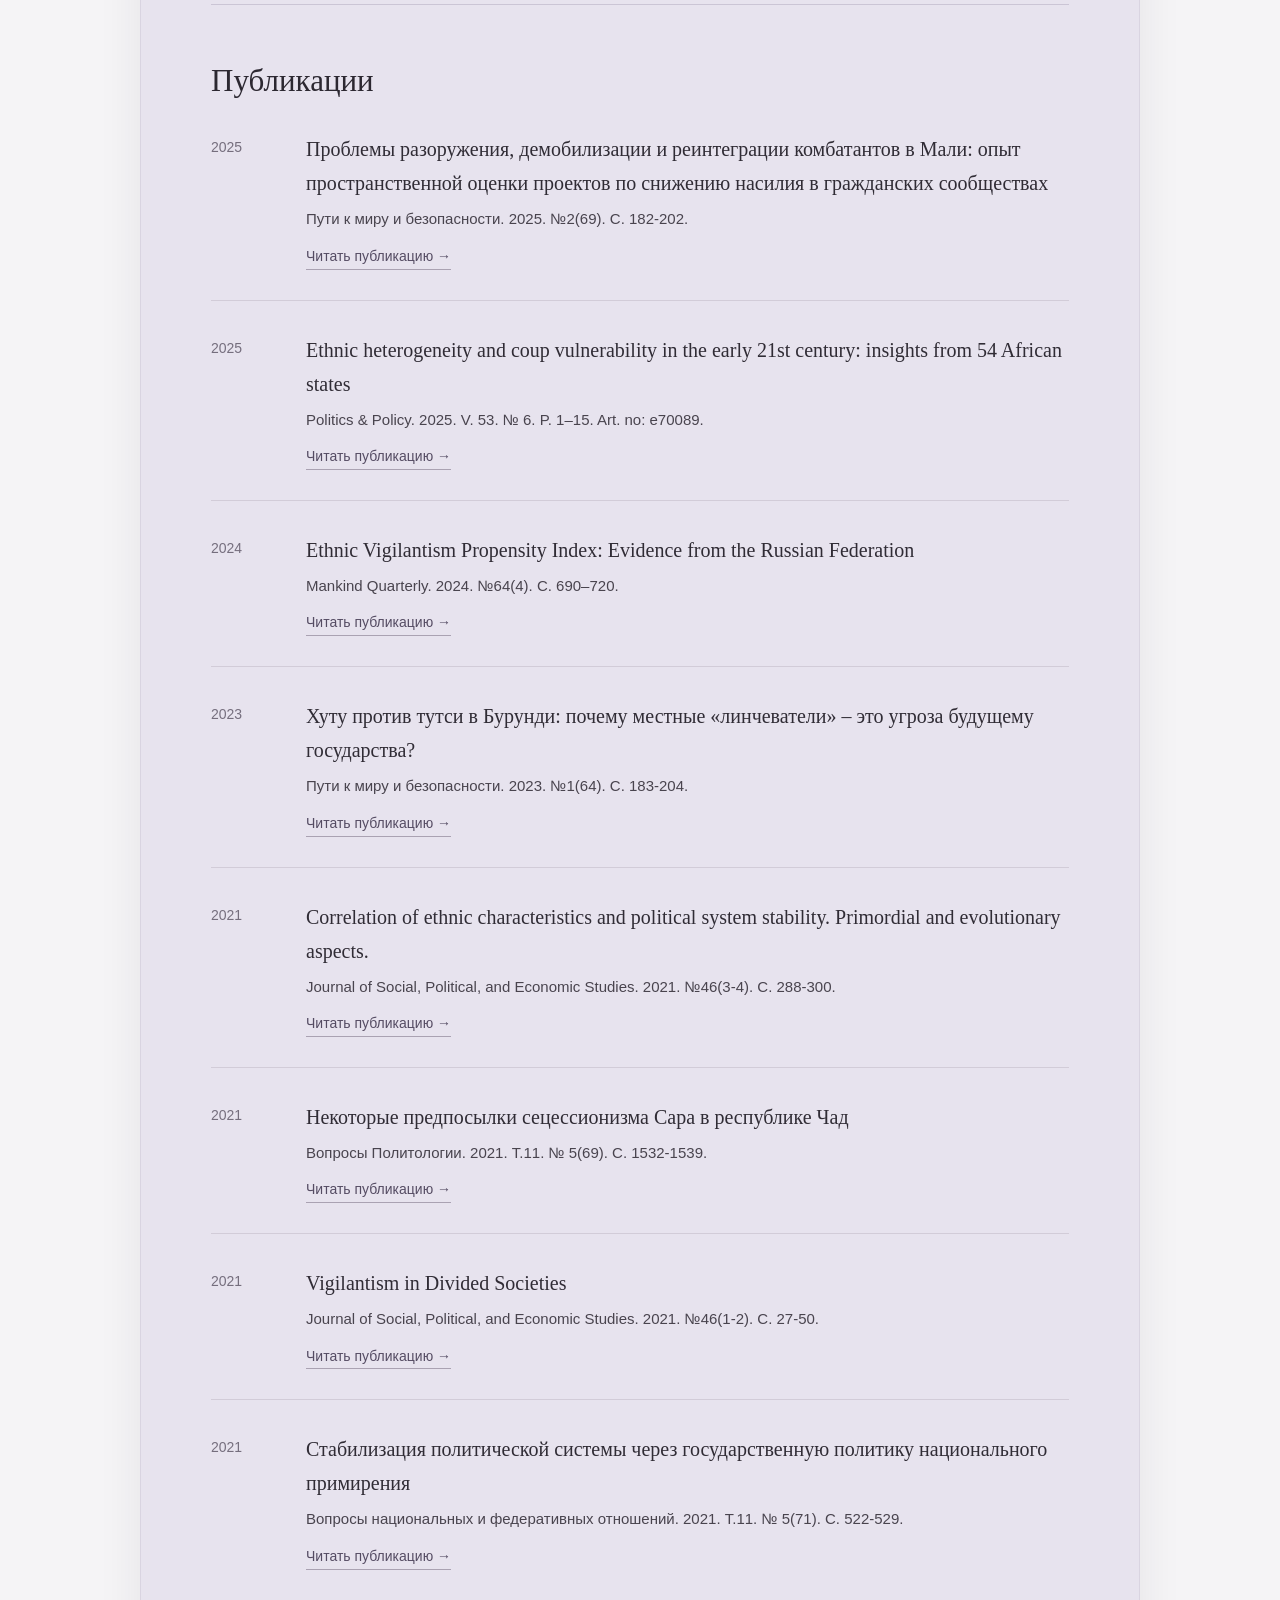
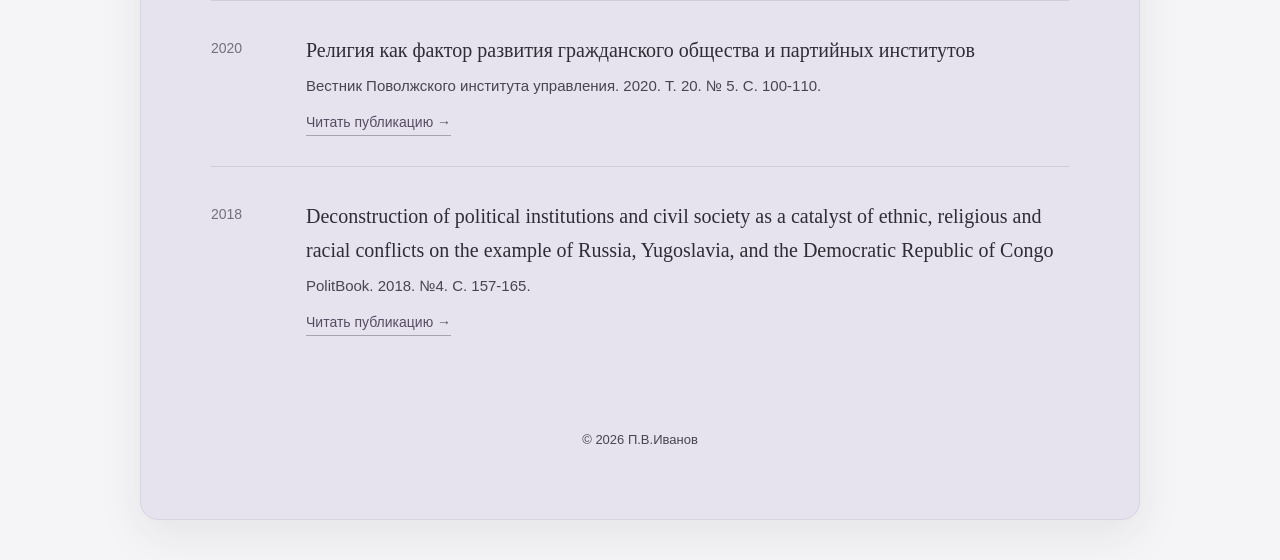
==== commit 86200b0c: "Update index.html" ====
--- a/index.html
+++ b/index.html
@@ -454,7 +454,7 @@
 
             <li>
                 <strong>с 2021</strong>
-                — Участие в 10+ конференциях и конгрессах всероссийского и международного уровня
+                — Участие в 10+ конференциях и конгрессах всероссийского и международного уровней
             </li>
 
             <li>
